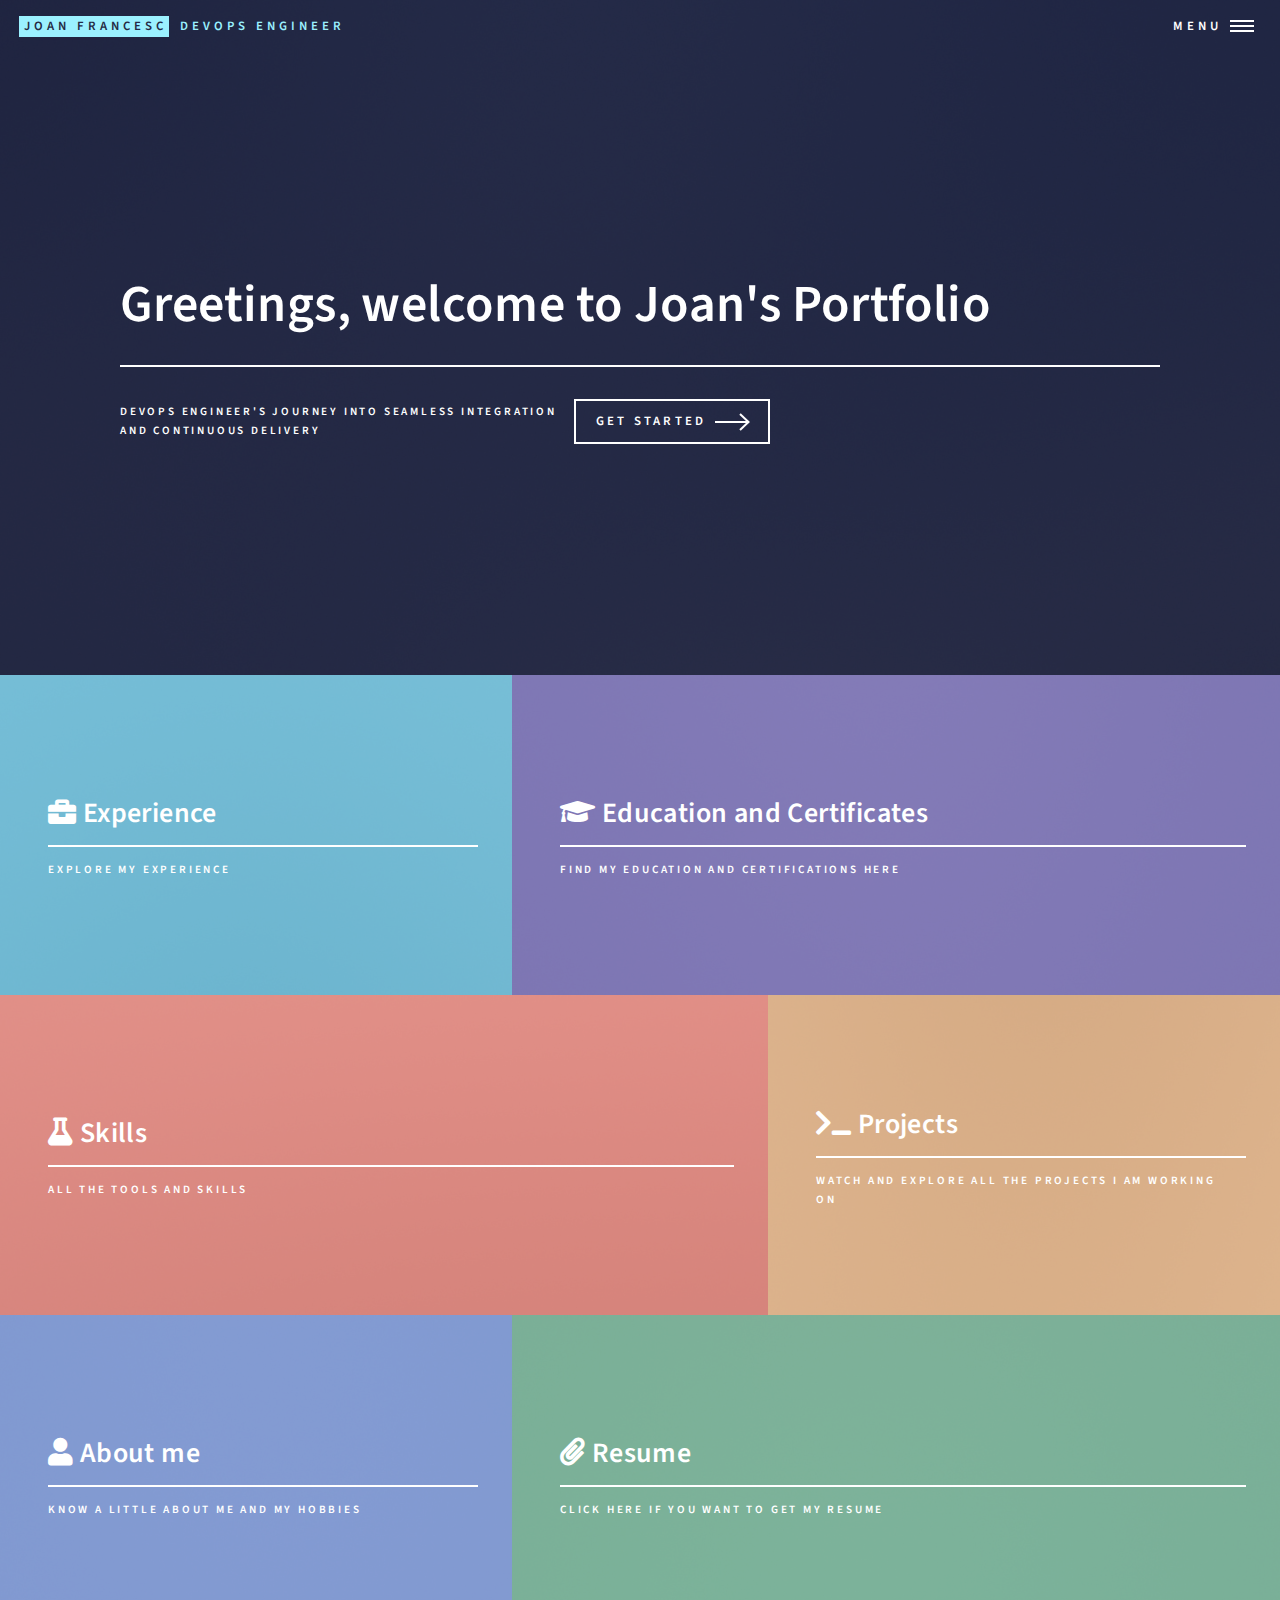
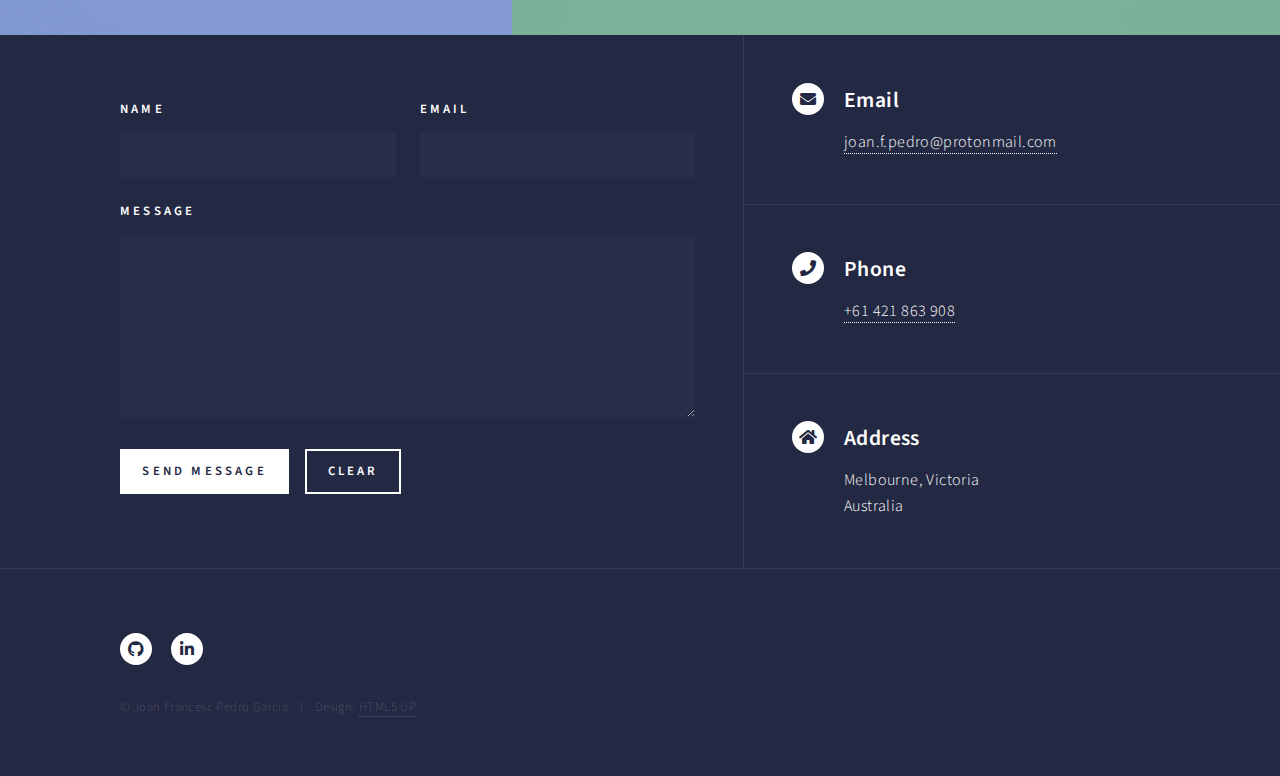
==== index.html @ a23f1af1 "Move favicon into folder" ====
<!DOCTYPE HTML>
<!--
	Forty by HTML5 UP
	html5up.net | @ajlkn
	Free for personal and commercial use under the CCA 3.0 license (html5up.net/license)
-->
<html>
	<head>
		<link rel="icon" type="image/x-icon" href="/images/favicon/favicon.png">
		<title>Joan's Portfolio</title>
		<meta charset="utf-8" />
		<meta name="viewport" content="width=device-width, initial-scale=1, user-scalable=no" />
		<link rel="stylesheet" href="assets/css/main.css" />
		<noscript><link rel="stylesheet" href="assets/css/noscript.css" /></noscript>
	</head>

	<body class="is-preload">

		<!-- Wrapper -->
		<div id="wrapper">

			<!-- Header -->
			<header id="header" class="alt">
				<a href="index.html" class="logo"><strong>JOAN FRANCESC</strong> <span>DevOps Engineer</span></a>
				<nav>
					<a href="#menu">Menu</a>
				</nav>
			</header>

			<!-- Menu -->
			<nav id="menu">
				<ul class="links">
					<li><a href="index.html">Home</a></li>
					<li><a href="experience.html">Experience</a></li>
					<li><a href="education.html">Education and Certificates</a></li>
					<li><a href="skills.html">Skills</a></li>
					<li><a href="projects.html">Projects</a></li>
					<li><a href="about.html">About me</a></li>
				</ul>
				<ul class="actions stacked">
					<li><a href="documents/RESUME_DEVOPS_JOAN.pdf" target="_blank" class="button primary fit">Get my resume</a></li>
				</ul>
			</nav>

			<!-- Banner -->
			<section id="banner" class="major">
				<div class="inner">
					<header class="major">
						<h1>Greetings, welcome to Joan's Portfolio</h1>
					</header>
					<div class="content">
						<p>DevOps Engineer's Journey into Seamless Integration<br />
						and Continuous Delivery</p>
						<ul class="actions">
							<li><a href="#one" class="button next scrolly">Get Started</a></li>
						</ul>
					</div>
				</div>
			</section>

			<!-- Main -->
			<div id="main">

				<!-- One -->
				<section id="one" class="tiles">
					<article>
						<span class="image">
							<img src="images/pic01.jpg" alt="" />
						</span>
						<header class="major">
							<h3><a href="experience.html" class="link"><i class="fa fa-briefcase"></i>  Experience</a></h3>
							<p>Explore my experience</p>
						</header>
					</article>
					<article>
						<span class="image">
							<img src="images/pic02.jpg" alt="" />
						</span>
						<header class="major">
							<h3><a href="education.html" class="link"><i class="fa fa-graduation-cap"></i>  Education and Certificates</a></h3>
							<p>Find my education and certifications here</p>
						</header>
					</article>
					<article>
						<span class="image">
							<img src="images/pic03.jpg" alt="" />
						</span>
						<header class="major">
							<h3><a href="skills.html" class="link"><i class="fa fa-flask"></i>  Skills</a></h3>
							<p>All the tools and skills</p>
						</header>
					</article>
					<article>
						<span class="image">
							<img src="images/pic04.jpg" alt="" />
						</span>
						<header class="major">
							<h3><a href="projects.html" class="link"><i class="fa fa-terminal"></i>  Projects</a></h3>
							<p>Watch and explore all the projects I am working on</p>
						</header>
					</article>
					<article>
						<span class="image">
							<img src="images/pic05.jpg" alt="" />
						</span>
						<header class="major">
							<h3><a href="about.html" class="link"><i class="fa fa-user"></i>  About me</a></h3>
							<p>Know a little about me and my hobbies</p>
						</header>
					</article>
					<article>
						<span class="image">
							<img src="images/pic06.jpg" alt="" />
						</span>
						<header class="major">
							<h3><a href="documents/RESUME_DEVOPS_JOAN.pdf" class="link"><i class="fa fa-paperclip"></i>  Resume</a></h3>
							<p>Click here if you want to get my resume</p>
						</header>
					</article>
				</section>

				<!-- Two -->
				<!--
				<section id="two">
					<div class="inner">
						<header class="major">
							<h2>Massa libero</h2>
						</header>
						<p>Nullam et orci eu lorem consequat tincidunt vivamus et sagittis libero. Mauris aliquet magna magna sed nunc rhoncus pharetra. Pellentesque condimentum sem. In efficitur ligula tate urna. Maecenas laoreet massa vel lacinia pellentesque lorem ipsum dolor. Nullam et orci eu lorem consequat tincidunt. Vivamus et sagittis libero. Mauris aliquet magna magna sed nunc rhoncus amet pharetra et feugiat tempus.</p>
						<ul class="actions">
							<li><a href="landing.html" class="button next">Get Started</a></li>
						</ul>
					</div>
				</section>
				-->

			</div>

			<!-- Contact -->
			<section id="contact">
				<div class="inner">
					<section>
						<form method="post" action="https://formspree.io/f/mrgnbzaw">
							<div class="fields">
								<div class="field half">
									<label for="name">Name</label>
									<input type="text" name="name" id="name" />
								</div>
								<div class="field half">
									<label for="email">Email</label>
									<input type="text" name="email" id="email" />
								</div>
								<div class="field">
									<label for="message">Message</label>
									<textarea name="message" id="message" rows="6"></textarea>
								</div>
							</div>
							<ul class="actions">
								<li><input type="submit" value="Send Message" class="primary" /></li>
								<li><input type="reset" value="Clear" /></li>
							</ul>
						</form>
					</section>
					<section class="split">
						<section>
							<div class="contact-method">
								<span class="icon solid alt fa-envelope"></span>
								<h3>Email</h3>
								<a href="mailto:joan.f.pedro@protonmail.com">joan.f.pedro@protonmail.com</a>
							</div>
						</section>
						<section>
							<div class="contact-method">
								<span class="icon solid alt fa-phone"></span>
								<h3>Phone</h3>
								<a href="tel:+61421863908">+61 421 863 908</a>
							</div>
						</section>
						<section>
							<div class="contact-method">
								<span class="icon solid alt fa-home"></span>
								<h3>Address</h3>
								<span>Melbourne, Victoria<br />
								Australia</span>
							</div>
						</section>
					</section>
				</div>
			</section>

			<!-- Footer -->
			<footer id="footer">
				<div class="inner">
					<ul class="icons">
						<li><a href="https://www.github.com/joanfrancescpedro/" class="icon brands alt fa-github" target="_blank"><span class="label">GitHub</span></a></li>
						<li><a href="https://www.linkedin.com/in/jfpedrogarcia/" class="icon brands alt fa-linkedin-in" target="_blank"><span class="label">LinkedIn</span></a></li>
					</ul>
					<ul class="copyright">
						<li>&copy; Joan Francesc Pedro Garcia</li><li>Design: <a href="https://html5up.net">HTML5 UP</a></li>
					</ul>
				</div>
			</footer>
		</div>

		<!-- Scripts -->
		<script src="assets/js/jquery.min.js"></script>
		<script src="assets/js/jquery.scrolly.min.js"></script>
		<script src="assets/js/jquery.scrollex.min.js"></script>
		<script src="assets/js/browser.min.js"></script>
		<script src="assets/js/breakpoints.min.js"></script>
		<script src="assets/js/util.js"></script>
		<script src="assets/js/main.js"></script>
	</body>
</html>
---- assets/css/main.css ----
@import url(fontawesome-all.min.css);
@import url("https://fonts.googleapis.com/css?family=Source+Sans+Pro:300,300italic,600,600italic");

/*
	Forty by HTML5 UP
	html5up.net | @ajlkn
	Free for personal and commercial use under the CCA 3.0 license (html5up.net/license)
*/

html, body, div, span, applet, object,
iframe, h1, h2, h3, h4, h5, h6, p, blockquote,
pre, a, abbr, acronym, address, big, cite,
code, del, dfn, em, img, ins, kbd, q, s, samp,
small, strike, strong, sub, sup, tt, var, b,
u, i, center, dl, dt, dd, ol, ul, li, fieldset,
form, label, legend, table, caption, tbody,
tfoot, thead, tr, th, td, article, aside,
canvas, details, embed, figure, figcaption,
footer, header, hgroup, menu, nav, output, ruby,
section, summary, time, mark, audio, video {
	margin: 0;
	padding: 0;
	border: 0;
	font-size: 100%;
	font: inherit;
	vertical-align: baseline;}

article, aside, details, figcaption, figure,
footer, header, hgroup, menu, nav, section {
	display: block;}

body {
	line-height: 1;
}

ol, ul {
	list-style: none;
}

blockquote, q {
	quotes: none;
}

	blockquote:before, blockquote:after, q:before, q:after {
		content: '';
		content: none;
	}

table {
	border-collapse: collapse;
	border-spacing: 0;
}

body {
	-webkit-text-size-adjust: none;
}

mark {
	background-color: transparent;
	color: inherit;
}

input::-moz-focus-inner {
	border: 0;
	padding: 0;
}

input, select, textarea {
	-moz-appearance: none;
	-webkit-appearance: none;
	-ms-appearance: none;
	appearance: none;
}

/* Basic */

	@-ms-viewport {
		width: device-width;
	}

	body {
		-ms-overflow-style: scrollbar;
	}

	@media screen and (max-width: 480px) {

		html, body {
			min-width: 320px;
		}

	}

	html {
		box-sizing: border-box;
	}

	*, *:before, *:after {
		box-sizing: inherit;
	}

	body {
		background: #242943;
	}

		body.is-preload *, body.is-preload *:before, body.is-preload *:after {
			-moz-animation: none !important;
			-webkit-animation: none !important;
			-ms-animation: none !important;
			animation: none !important;
			-moz-transition: none !important;
			-webkit-transition: none !important;
			-ms-transition: none !important;
			transition: none !important;
		}

/* Type */

	body, input, select, textarea {
		color: #ffffff;
		font-family: "Source Sans Pro", Helvetica, sans-serif;
		font-size: 17pt;
		font-weight: 300;
		letter-spacing: 0.025em;
		line-height: 1.65;
	}

		@media screen and (max-width: 1680px) {

			body, input, select, textarea {
				font-size: 14pt;
			}

		}

		@media screen and (max-width: 1280px) {

			body, input, select, textarea {
				font-size: 12pt;
			}

		}

		@media screen and (max-width: 360px) {

			body, input, select, textarea {
				font-size: 11pt;
			}

		}

	a {
		-moz-transition: color 0.2s ease-in-out, border-bottom-color 0.2s ease-in-out;
		-webkit-transition: color 0.2s ease-in-out, border-bottom-color 0.2s ease-in-out;
		-ms-transition: color 0.2s ease-in-out, border-bottom-color 0.2s ease-in-out;
		transition: color 0.2s ease-in-out, border-bottom-color 0.2s ease-in-out;
		border-bottom: dotted 1px;
		color: inherit;
		text-decoration: none;
	}

		a:hover {
			border-bottom-color: transparent;
			color: #9bf1ff !important;
		}

		a:active {
			color: #53e3fb !important;
		}

	strong, b {
		color: #ffffff;
		font-weight: 600;
	}

	em, i {
		font-style: italic;
	}

	p {
		margin: 0 0 2em 0;
	}

	h1, h2, h3, h4, h5, h6 {
		color: #ffffff;
		font-weight: 600;
		line-height: 1.65;
		margin: 0 0 1em 0;
	}

		h1 a, h2 a, h3 a, h4 a, h5 a, h6 a {
			color: inherit;
			border-bottom: 0;
		}

	h1 {
		font-size: 2.5em;
	}

	h2 {
		font-size: 1.75em;
	}

	h3 {
		font-size: 1.35em;
	}

	h4 {
		font-size: 1.1em;
	}

	h5 {
		font-size: 0.9em;
	}

	h6 {
		font-size: 0.7em;
	}

	@media screen and (max-width: 736px) {

		h1 {
			font-size: 2em;
		}

		h2 {
			font-size: 1.5em;
		}

		h3 {
			font-size: 1.25em;
		}

	}

	sub {
		font-size: 0.8em;
		position: relative;
		top: 0.5em;
	}

	sup {
		font-size: 0.8em;
		position: relative;
		top: -0.5em;
	}

	blockquote {
		border-left: solid 4px rgba(212, 212, 255, 0.1);
		font-style: italic;
		margin: 0 0 2em 0;
		padding: 0.5em 0 0.5em 2em;
	}

	code {
		background: rgba(212, 212, 255, 0.035);
		font-family: "Courier New", monospace;
		font-size: 0.9em;
		margin: 0 0.25em;
		padding: 0.25em 0.65em;
	}

	pre {
		-webkit-overflow-scrolling: touch;
		font-family: "Courier New", monospace;
		font-size: 0.9em;
		margin: 0 0 2em 0;
	}

		pre code {
			display: block;
			line-height: 1.75;
			padding: 1em 1.5em;
			overflow-x: auto;
		}

	hr {
		border: 0;
		border-bottom: solid 1px rgba(212, 212, 255, 0.1);
		margin: 2em 0;
	}

		hr.major {
			margin: 3em 0;
		}

	.align-left {
		text-align: left;
	}

	.align-center {
		text-align: center;
	}

	.align-right {
		text-align: right;
	}

/* Row */

	.row {
		display: flex;
		flex-wrap: wrap;
		box-sizing: border-box;
		align-items: stretch;
	}

		.row > * {
			box-sizing: border-box;
		}

		.row.gtr-uniform > * > :last-child {
			margin-bottom: 0;
		}

		.row.aln-left {
			justify-content: flex-start;
		}

		.row.aln-center {
			justify-content: center;
		}

		.row.aln-right {
			justify-content: flex-end;
		}

		.row.aln-top {
			align-items: flex-start;
		}

		.row.aln-middle {
			align-items: center;
		}

		.row.aln-bottom {
			align-items: flex-end;
		}

		.row > .imp {
			order: -1;
		}

		.row > .col-1 {
			width: 8.33333%;
		}

		.row > .off-1 {
			margin-left: 8.33333%;
		}

		.row > .col-2 {
			width: 16.66667%;
		}

		.row > .off-2 {
			margin-left: 16.66667%;
		}

		.row > .col-3 {
			width: 25%;
		}

		.row > .off-3 {
			margin-left: 25%;
		}

		.row > .col-4 {
			width: 33.33333%;
		}

		.row > .off-4 {
			margin-left: 33.33333%;
		}

		.row > .col-5 {
			width: 41.66667%;
		}

		.row > .off-5 {
			margin-left: 41.66667%;
		}

		.row > .col-6 {
			width: 50%;
		}

		.row > .off-6 {
			margin-left: 50%;
		}

		.row > .col-7 {
			width: 58.33333%;
		}

		.row > .off-7 {
			margin-left: 58.33333%;
		}

		.row > .col-8 {
			width: 66.66667%;
		}

		.row > .off-8 {
			margin-left: 66.66667%;
		}

		.row > .col-9 {
			width: 75%;
		}

		.row > .off-9 {
			margin-left: 75%;
		}

		.row > .col-10 {
			width: 83.33333%;
		}

		.row > .off-10 {
			margin-left: 83.33333%;
		}

		.row > .col-11 {
			width: 91.66667%;
		}

		.row > .off-11 {
			margin-left: 91.66667%;
		}

		.row > .col-12 {
			width: 100%;
		}

		.row > .off-12 {
			margin-left: 100%;
		}

		.row.gtr-0 {
			margin-top: 0;
			margin-left: 0em;
		}

			.row.gtr-0 > * {
				padding: 0 0 0 0em;
			}

			.row.gtr-0.gtr-uniform {
				margin-top: 0em;
			}

				.row.gtr-0.gtr-uniform > * {
					padding-top: 0em;
				}

		.row.gtr-25 {
			margin-top: 0;
			margin-left: -0.5em;
		}

			.row.gtr-25 > * {
				padding: 0 0 0 0.5em;
			}

			.row.gtr-25.gtr-uniform {
				margin-top: -0.5em;
			}

				.row.gtr-25.gtr-uniform > * {
					padding-top: 0.5em;
				}

		.row.gtr-50 {
			margin-top: 0;
			margin-left: -1em;
		}

			.row.gtr-50 > * {
				padding: 0 0 0 1em;
			}

			.row.gtr-50.gtr-uniform {
				margin-top: -1em;
			}

				.row.gtr-50.gtr-uniform > * {
					padding-top: 1em;
				}

		.row {
			margin-top: 0;
			margin-left: -2em;
		}

			.row > * {
				padding: 0 0 0 2em;
			}

			.row.gtr-uniform {
				margin-top: -2em;
			}

				.row.gtr-uniform > * {
					padding-top: 2em;
				}

		.row.gtr-150 {
			margin-top: 0;
			margin-left: -3em;
		}

			.row.gtr-150 > * {
				padding: 0 0 0 3em;
			}

			.row.gtr-150.gtr-uniform {
				margin-top: -3em;
			}

				.row.gtr-150.gtr-uniform > * {
					padding-top: 3em;
				}

		.row.gtr-200 {
			margin-top: 0;
			margin-left: -4em;
		}

			.row.gtr-200 > * {
				padding: 0 0 0 4em;
			}

			.row.gtr-200.gtr-uniform {
				margin-top: -4em;
			}

				.row.gtr-200.gtr-uniform > * {
					padding-top: 4em;
				}

		@media screen and (max-width: 1680px) {

			.row {
				display: flex;
				flex-wrap: wrap;
				box-sizing: border-box;
				align-items: stretch;
			}

				.row > * {
					box-sizing: border-box;
				}

				.row.gtr-uniform > * > :last-child {
					margin-bottom: 0;
				}

				.row.aln-left {
					justify-content: flex-start;
				}

				.row.aln-center {
					justify-content: center;
				}

				.row.aln-right {
					justify-content: flex-end;
				}

				.row.aln-top {
					align-items: flex-start;
				}

				.row.aln-middle {
					align-items: center;
				}

				.row.aln-bottom {
					align-items: flex-end;
				}

				.row > .imp-xlarge {
					order: -1;
				}

				.row > .col-1-xlarge {
					width: 8.33333%;
				}

				.row > .off-1-xlarge {
					margin-left: 8.33333%;
				}

				.row > .col-2-xlarge {
					width: 16.66667%;
				}

				.row > .off-2-xlarge {
					margin-left: 16.66667%;
				}

				.row > .col-3-xlarge {
					width: 25%;
				}

				.row > .off-3-xlarge {
					margin-left: 25%;
				}

				.row > .col-4-xlarge {
					width: 33.33333%;
				}

				.row > .off-4-xlarge {
					margin-left: 33.33333%;
				}

				.row > .col-5-xlarge {
					width: 41.66667%;
				}

				.row > .off-5-xlarge {
					margin-left: 41.66667%;
				}

				.row > .col-6-xlarge {
					width: 50%;
				}

				.row > .off-6-xlarge {
					margin-left: 50%;
				}

				.row > .col-7-xlarge {
					width: 58.33333%;
				}

				.row > .off-7-xlarge {
					margin-left: 58.33333%;
				}

				.row > .col-8-xlarge {
					width: 66.66667%;
				}

				.row > .off-8-xlarge {
					margin-left: 66.66667%;
				}

				.row > .col-9-xlarge {
					width: 75%;
				}

				.row > .off-9-xlarge {
					margin-left: 75%;
				}

				.row > .col-10-xlarge {
					width: 83.33333%;
				}

				.row > .off-10-xlarge {
					margin-left: 83.33333%;
				}

				.row > .col-11-xlarge {
					width: 91.66667%;
				}

				.row > .off-11-xlarge {
					margin-left: 91.66667%;
				}

				.row > .col-12-xlarge {
					width: 100%;
				}

				.row > .off-12-xlarge {
					margin-left: 100%;
				}

				.row.gtr-0 {
					margin-top: 0;
					margin-left: 0em;
				}

					.row.gtr-0 > * {
						padding: 0 0 0 0em;
					}

					.row.gtr-0.gtr-uniform {
						margin-top: 0em;
					}

						.row.gtr-0.gtr-uniform > * {
							padding-top: 0em;
						}

				.row.gtr-25 {
					margin-top: 0;
					margin-left: -0.5em;
				}

					.row.gtr-25 > * {
						padding: 0 0 0 0.5em;
					}

					.row.gtr-25.gtr-uniform {
						margin-top: -0.5em;
					}

						.row.gtr-25.gtr-uniform > * {
							padding-top: 0.5em;
						}

				.row.gtr-50 {
					margin-top: 0;
					margin-left: -1em;
				}

					.row.gtr-50 > * {
						padding: 0 0 0 1em;
					}

					.row.gtr-50.gtr-uniform {
						margin-top: -1em;
					}

						.row.gtr-50.gtr-uniform > * {
							padding-top: 1em;
						}

				.row {
					margin-top: 0;
					margin-left: -2em;
				}

					.row > * {
						padding: 0 0 0 2em;
					}

					.row.gtr-uniform {
						margin-top: -2em;
					}

						.row.gtr-uniform > * {
							padding-top: 2em;
						}

				.row.gtr-150 {
					margin-top: 0;
					margin-left: -3em;
				}

					.row.gtr-150 > * {
						padding: 0 0 0 3em;
					}

					.row.gtr-150.gtr-uniform {
						margin-top: -3em;
					}

						.row.gtr-150.gtr-uniform > * {
							padding-top: 3em;
						}

				.row.gtr-200 {
					margin-top: 0;
					margin-left: -4em;
				}

					.row.gtr-200 > * {
						padding: 0 0 0 4em;
					}

					.row.gtr-200.gtr-uniform {
						margin-top: -4em;
					}

						.row.gtr-200.gtr-uniform > * {
							padding-top: 4em;
						}

		}

		@media screen and (max-width: 1280px) {

			.row {
				display: flex;
				flex-wrap: wrap;
				box-sizing: border-box;
				align-items: stretch;
			}

				.row > * {
					box-sizing: border-box;
				}

				.row.gtr-uniform > * > :last-child {
					margin-bottom: 0;
				}

				.row.aln-left {
					justify-content: flex-start;
				}

				.row.aln-center {
					justify-content: center;
				}

				.row.aln-right {
					justify-content: flex-end;
				}

				.row.aln-top {
					align-items: flex-start;
				}

				.row.aln-middle {
					align-items: center;
				}

				.row.aln-bottom {
					align-items: flex-end;
				}

				.row > .imp-large {
					order: -1;
				}

				.row > .col-1-large {
					width: 8.33333%;
				}

				.row > .off-1-large {
					margin-left: 8.33333%;
				}

				.row > .col-2-large {
					width: 16.66667%;
				}

				.row > .off-2-large {
					margin-left: 16.66667%;
				}

				.row > .col-3-large {
					width: 25%;
				}

				.row > .off-3-large {
					margin-left: 25%;
				}

				.row > .col-4-large {
					width: 33.33333%;
				}

				.row > .off-4-large {
					margin-left: 33.33333%;
				}

				.row > .col-5-large {
					width: 41.66667%;
				}

				.row > .off-5-large {
					margin-left: 41.66667%;
				}

				.row > .col-6-large {
					width: 50%;
				}

				.row > .off-6-large {
					margin-left: 50%;
				}

				.row > .col-7-large {
					width: 58.33333%;
				}

				.row > .off-7-large {
					margin-left: 58.33333%;
				}

				.row > .col-8-large {
					width: 66.66667%;
				}

				.row > .off-8-large {
					margin-left: 66.66667%;
				}

				.row > .col-9-large {
					width: 75%;
				}

				.row > .off-9-large {
					margin-left: 75%;
				}

				.row > .col-10-large {
					width: 83.33333%;
				}

				.row > .off-10-large {
					margin-left: 83.33333%;
				}

				.row > .col-11-large {
					width: 91.66667%;
				}

				.row > .off-11-large {
					margin-left: 91.66667%;
				}

				.row > .col-12-large {
					width: 100%;
				}

				.row > .off-12-large {
					margin-left: 100%;
				}

				.row.gtr-0 {
					margin-top: 0;
					margin-left: 0em;
				}

					.row.gtr-0 > * {
						padding: 0 0 0 0em;
					}

					.row.gtr-0.gtr-uniform {
						margin-top: 0em;
					}

						.row.gtr-0.gtr-uniform > * {
							padding-top: 0em;
						}

				.row.gtr-25 {
					margin-top: 0;
					margin-left: -0.375em;
				}

					.row.gtr-25 > * {
						padding: 0 0 0 0.375em;
					}

					.row.gtr-25.gtr-uniform {
						margin-top: -0.375em;
					}

						.row.gtr-25.gtr-uniform > * {
							padding-top: 0.375em;
						}

				.row.gtr-50 {
					margin-top: 0;
					margin-left: -0.75em;
				}

					.row.gtr-50 > * {
						padding: 0 0 0 0.75em;
					}

					.row.gtr-50.gtr-uniform {
						margin-top: -0.75em;
					}

						.row.gtr-50.gtr-uniform > * {
							padding-top: 0.75em;
						}

				.row {
					margin-top: 0;
					margin-left: -1.5em;
				}

					.row > * {
						padding: 0 0 0 1.5em;
					}

					.row.gtr-uniform {
						margin-top: -1.5em;
					}

						.row.gtr-uniform > * {
							padding-top: 1.5em;
						}

				.row.gtr-150 {
					margin-top: 0;
					margin-left: -2.25em;
				}

					.row.gtr-150 > * {
						padding: 0 0 0 2.25em;
					}

					.row.gtr-150.gtr-uniform {
						margin-top: -2.25em;
					}

						.row.gtr-150.gtr-uniform > * {
							padding-top: 2.25em;
						}

				.row.gtr-200 {
					margin-top: 0;
					margin-left: -3em;
				}

					.row.gtr-200 > * {
						padding: 0 0 0 3em;
					}

					.row.gtr-200.gtr-uniform {
						margin-top: -3em;
					}

						.row.gtr-200.gtr-uniform > * {
							padding-top: 3em;
						}

		}

		@media screen and (max-width: 980px) {

			.row {
				display: flex;
				flex-wrap: wrap;
				box-sizing: border-box;
				align-items: stretch;
			}

				.row > * {
					box-sizing: border-box;
				}

				.row.gtr-uniform > * > :last-child {
					margin-bottom: 0;
				}

				.row.aln-left {
					justify-content: flex-start;
				}

				.row.aln-center {
					justify-content: center;
				}

				.row.aln-right {
					justify-content: flex-end;
				}

				.row.aln-top {
					align-items: flex-start;
				}

				.row.aln-middle {
					align-items: center;
				}

				.row.aln-bottom {
					align-items: flex-end;
				}

				.row > .imp-medium {
					order: -1;
				}

				.row > .col-1-medium {
					width: 8.33333%;
				}

				.row > .off-1-medium {
					margin-left: 8.33333%;
				}

				.row > .col-2-medium {
					width: 16.66667%;
				}

				.row > .off-2-medium {
					margin-left: 16.66667%;
				}

				.row > .col-3-medium {
					width: 25%;
				}

				.row > .off-3-medium {
					margin-left: 25%;
				}

				.row > .col-4-medium {
					width: 33.33333%;
				}

				.row > .off-4-medium {
					margin-left: 33.33333%;
				}

				.row > .col-5-medium {
					width: 41.66667%;
				}

				.row > .off-5-medium {
					margin-left: 41.66667%;
				}

				.row > .col-6-medium {
					width: 50%;
				}

				.row > .off-6-medium {
					margin-left: 50%;
				}

				.row > .col-7-medium {
					width: 58.33333%;
				}

				.row > .off-7-medium {
					margin-left: 58.33333%;
				}

				.row > .col-8-medium {
					width: 66.66667%;
				}

				.row > .off-8-medium {
					margin-left: 66.66667%;
				}

				.row > .col-9-medium {
					width: 75%;
				}

				.row > .off-9-medium {
					margin-left: 75%;
				}

				.row > .col-10-medium {
					width: 83.33333%;
				}

				.row > .off-10-medium {
					margin-left: 83.33333%;
				}

				.row > .col-11-medium {
					width: 91.66667%;
				}

				.row > .off-11-medium {
					margin-left: 91.66667%;
				}

				.row > .col-12-medium {
					width: 100%;
				}

				.row > .off-12-medium {
					margin-left: 100%;
				}

				.row.gtr-0 {
					margin-top: 0;
					margin-left: 0em;
				}

					.row.gtr-0 > * {
						padding: 0 0 0 0em;
					}

					.row.gtr-0.gtr-uniform {
						margin-top: 0em;
					}

						.row.gtr-0.gtr-uniform > * {
							padding-top: 0em;
						}

				.row.gtr-25 {
					margin-top: 0;
					margin-left: -0.375em;
				}

					.row.gtr-25 > * {
						padding: 0 0 0 0.375em;
					}

					.row.gtr-25.gtr-uniform {
						margin-top: -0.375em;
					}

						.row.gtr-25.gtr-uniform > * {
							padding-top: 0.375em;
						}

				.row.gtr-50 {
					margin-top: 0;
					margin-left: -0.75em;
				}

					.row.gtr-50 > * {
						padding: 0 0 0 0.75em;
					}

					.row.gtr-50.gtr-uniform {
						margin-top: -0.75em;
					}

						.row.gtr-50.gtr-uniform > * {
							padding-top: 0.75em;
						}

				.row {
					margin-top: 0;
					margin-left: -1.5em;
				}

					.row > * {
						padding: 0 0 0 1.5em;
					}

					.row.gtr-uniform {
						margin-top: -1.5em;
					}

						.row.gtr-uniform > * {
							padding-top: 1.5em;
						}

				.row.gtr-150 {
					margin-top: 0;
					margin-left: -2.25em;
				}

					.row.gtr-150 > * {
						padding: 0 0 0 2.25em;
					}

					.row.gtr-150.gtr-uniform {
						margin-top: -2.25em;
					}

						.row.gtr-150.gtr-uniform > * {
							padding-top: 2.25em;
						}

				.row.gtr-200 {
					margin-top: 0;
					margin-left: -3em;
				}

					.row.gtr-200 > * {
						padding: 0 0 0 3em;
					}

					.row.gtr-200.gtr-uniform {
						margin-top: -3em;
					}

						.row.gtr-200.gtr-uniform > * {
							padding-top: 3em;
						}

		}

		@media screen and (max-width: 736px) {

			.row {
				display: flex;
				flex-wrap: wrap;
				box-sizing: border-box;
				align-items: stretch;
			}

				.row > * {
					box-sizing: border-box;
				}

				.row.gtr-uniform > * > :last-child {
					margin-bottom: 0;
				}

				.row.aln-left {
					justify-content: flex-start;
				}

				.row.aln-center {
					justify-content: center;
				}

				.row.aln-right {
					justify-content: flex-end;
				}

				.row.aln-top {
					align-items: flex-start;
				}

				.row.aln-middle {
					align-items: center;
				}

				.row.aln-bottom {
					align-items: flex-end;
				}

				.row > .imp-small {
					order: -1;
				}

				.row > .col-1-small {
					width: 8.33333%;
				}

				.row > .off-1-small {
					margin-left: 8.33333%;
				}

				.row > .col-2-small {
					width: 16.66667%;
				}

				.row > .off-2-small {
					margin-left: 16.66667%;
				}

				.row > .col-3-small {
					width: 25%;
				}

				.row > .off-3-small {
					margin-left: 25%;
				}

				.row > .col-4-small {
					width: 33.33333%;
				}

				.row > .off-4-small {
					margin-left: 33.33333%;
				}

				.row > .col-5-small {
					width: 41.66667%;
				}

				.row > .off-5-small {
					margin-left: 41.66667%;
				}

				.row > .col-6-small {
					width: 50%;
				}

				.row > .off-6-small {
					margin-left: 50%;
				}

				.row > .col-7-small {
					width: 58.33333%;
				}

				.row > .off-7-small {
					margin-left: 58.33333%;
				}

				.row > .col-8-small {
					width: 66.66667%;
				}

				.row > .off-8-small {
					margin-left: 66.66667%;
				}

				.row > .col-9-small {
					width: 75%;
				}

				.row > .off-9-small {
					margin-left: 75%;
				}

				.row > .col-10-small {
					width: 83.33333%;
				}

				.row > .off-10-small {
					margin-left: 83.33333%;
				}

				.row > .col-11-small {
					width: 91.66667%;
				}

				.row > .off-11-small {
					margin-left: 91.66667%;
				}

				.row > .col-12-small {
					width: 100%;
				}

				.row > .off-12-small {
					margin-left: 100%;
				}

				.row.gtr-0 {
					margin-top: 0;
					margin-left: 0em;
				}

					.row.gtr-0 > * {
						padding: 0 0 0 0em;
					}

					.row.gtr-0.gtr-uniform {
						margin-top: 0em;
					}

						.row.gtr-0.gtr-uniform > * {
							padding-top: 0em;
						}

				.row.gtr-25 {
					margin-top: 0;
					margin-left: -0.3125em;
				}

					.row.gtr-25 > * {
						padding: 0 0 0 0.3125em;
					}

					.row.gtr-25.gtr-uniform {
						margin-top: -0.3125em;
					}

						.row.gtr-25.gtr-uniform > * {
							padding-top: 0.3125em;
						}

				.row.gtr-50 {
					margin-top: 0;
					margin-left: -0.625em;
				}

					.row.gtr-50 > * {
						padding: 0 0 0 0.625em;
					}

					.row.gtr-50.gtr-uniform {
						margin-top: -0.625em;
					}

						.row.gtr-50.gtr-uniform > * {
							padding-top: 0.625em;
						}

				.row {
					margin-top: 0;
					margin-left: -1.25em;
				}

					.row > * {
						padding: 0 0 0 1.25em;
					}

					.row.gtr-uniform {
						margin-top: -1.25em;
					}

						.row.gtr-uniform > * {
							padding-top: 1.25em;
						}

				.row.gtr-150 {
					margin-top: 0;
					margin-left: -1.875em;
				}

					.row.gtr-150 > * {
						padding: 0 0 0 1.875em;
					}

					.row.gtr-150.gtr-uniform {
						margin-top: -1.875em;
					}

						.row.gtr-150.gtr-uniform > * {
							padding-top: 1.875em;
						}

				.row.gtr-200 {
					margin-top: 0;
					margin-left: -2.5em;
				}

					.row.gtr-200 > * {
						padding: 0 0 0 2.5em;
					}

					.row.gtr-200.gtr-uniform {
						margin-top: -2.5em;
					}

						.row.gtr-200.gtr-uniform > * {
							padding-top: 2.5em;
						}

		}

		@media screen and (max-width: 480px) {

			.row {
				display: flex;
				flex-wrap: wrap;
				box-sizing: border-box;
				align-items: stretch;
			}

				.row > * {
					box-sizing: border-box;
				}

				.row.gtr-uniform > * > :last-child {
					margin-bottom: 0;
				}

				.row.aln-left {
					justify-content: flex-start;
				}

				.row.aln-center {
					justify-content: center;
				}

				.row.aln-right {
					justify-content: flex-end;
				}

				.row.aln-top {
					align-items: flex-start;
				}

				.row.aln-middle {
					align-items: center;
				}

				.row.aln-bottom {
					align-items: flex-end;
				}

				.row > .imp-xsmall {
					order: -1;
				}

				.row > .col-1-xsmall {
					width: 8.33333%;
				}

				.row > .off-1-xsmall {
					margin-left: 8.33333%;
				}

				.row > .col-2-xsmall {
					width: 16.66667%;
				}

				.row > .off-2-xsmall {
					margin-left: 16.66667%;
				}

				.row > .col-3-xsmall {
					width: 25%;
				}

				.row > .off-3-xsmall {
					margin-left: 25%;
				}

				.row > .col-4-xsmall {
					width: 33.33333%;
				}

				.row > .off-4-xsmall {
					margin-left: 33.33333%;
				}

				.row > .col-5-xsmall {
					width: 41.66667%;
				}

				.row > .off-5-xsmall {
					margin-left: 41.66667%;
				}

				.row > .col-6-xsmall {
					width: 50%;
				}

				.row > .off-6-xsmall {
					margin-left: 50%;
				}

				.row > .col-7-xsmall {
					width: 58.33333%;
				}

				.row > .off-7-xsmall {
					margin-left: 58.33333%;
				}

				.row > .col-8-xsmall {
					width: 66.66667%;
				}

				.row > .off-8-xsmall {
					margin-left: 66.66667%;
				}

				.row > .col-9-xsmall {
					width: 75%;
				}

				.row > .off-9-xsmall {
					margin-left: 75%;
				}

				.row > .col-10-xsmall {
					width: 83.33333%;
				}

				.row > .off-10-xsmall {
					margin-left: 83.33333%;
				}

				.row > .col-11-xsmall {
					width: 91.66667%;
				}

				.row > .off-11-xsmall {
					margin-left: 91.66667%;
				}

				.row > .col-12-xsmall {
					width: 100%;
				}

				.row > .off-12-xsmall {
					margin-left: 100%;
				}

				.row.gtr-0 {
					margin-top: 0;
					margin-left: 0em;
				}

					.row.gtr-0 > * {
						padding: 0 0 0 0em;
					}

					.row.gtr-0.gtr-uniform {
						margin-top: 0em;
					}

						.row.gtr-0.gtr-uniform > * {
							padding-top: 0em;
						}

				.row.gtr-25 {
					margin-top: 0;
					margin-left: -0.3125em;
				}

					.row.gtr-25 > * {
						padding: 0 0 0 0.3125em;
					}

					.row.gtr-25.gtr-uniform {
						margin-top: -0.3125em;
					}

						.row.gtr-25.gtr-uniform > * {
							padding-top: 0.3125em;
						}

				.row.gtr-50 {
					margin-top: 0;
					margin-left: -0.625em;
				}

					.row.gtr-50 > * {
						padding: 0 0 0 0.625em;
					}

					.row.gtr-50.gtr-uniform {
						margin-top: -0.625em;
					}

						.row.gtr-50.gtr-uniform > * {
							padding-top: 0.625em;
						}

				.row {
					margin-top: 0;
					margin-left: -1.25em;
				}

					.row > * {
						padding: 0 0 0 1.25em;
					}

					.row.gtr-uniform {
						margin-top: -1.25em;
					}

						.row.gtr-uniform > * {
							padding-top: 1.25em;
						}

				.row.gtr-150 {
					margin-top: 0;
					margin-left: -1.875em;
				}

					.row.gtr-150 > * {
						padding: 0 0 0 1.875em;
					}

					.row.gtr-150.gtr-uniform {
						margin-top: -1.875em;
					}

						.row.gtr-150.gtr-uniform > * {
							padding-top: 1.875em;
						}

				.row.gtr-200 {
					margin-top: 0;
					margin-left: -2.5em;
				}

					.row.gtr-200 > * {
						padding: 0 0 0 2.5em;
					}

					.row.gtr-200.gtr-uniform {
						margin-top: -2.5em;
					}

						.row.gtr-200.gtr-uniform > * {
							padding-top: 2.5em;
						}

		}

/* Section/Article */

	section.special, article.special {
		text-align: center;
	}

	header.major {
		width: -moz-max-content;
		width: -webkit-max-content;
		width: -ms-max-content;
		width: 100%;
		margin-bottom: 2em;
	}

		header.major > :first-child {
			margin-bottom: 0;
			width: calc(100% + 0.5em);
		}

			header.major > :first-child:after {
				content: '';
				background-color: #ffffff;
				display: block;
				height: 2px;
				margin: 0.325em 0 0.5em 0;
				width: 100%;
			}

		header.major > p {
			font-size: 0.7em;
			font-weight: 600;
			letter-spacing: 0.25em;
			margin-bottom: 0;
			text-transform: uppercase;
		}

		body.is-ie header.major > :first-child:after {
			max-width: 9em;
		}

		body.is-ie header.major > h1:after {
			max-width: 100% !important;
		}

	@media screen and (max-width: 736px) {

		header.major > p br {
			display: none;
		}

	}

/* Form */

	form {
		margin: 0 0 2em 0;
	}

		form > :last-child {
			margin-bottom: 0;
		}

		form > .fields {
			display: -moz-flex;
			display: -webkit-flex;
			display: -ms-flex;
			display: flex;
			-moz-flex-wrap: wrap;
			-webkit-flex-wrap: wrap;
			-ms-flex-wrap: wrap;
			flex-wrap: wrap;
			width: calc(100% + 3em);
			margin: -1.5em 0 2em -1.5em;
		}

			form > .fields > .field {
				-moz-flex-grow: 0;
				-webkit-flex-grow: 0;
				-ms-flex-grow: 0;
				flex-grow: 0;
				-moz-flex-shrink: 0;
				-webkit-flex-shrink: 0;
				-ms-flex-shrink: 0;
				flex-shrink: 0;
				padding: 1.5em 0 0 1.5em;
				width: calc(100% - 1.5em);
			}

				form > .fields > .field.half {
					width: calc(50% - 0.75em);
				}

				form > .fields > .field.third {
					width: calc(100%/3 - 0.5em);
				}

				form > .fields > .field.quarter {
					width: calc(25% - 0.375em);
				}

		@media screen and (max-width: 480px) {

			form > .fields {
				width: calc(100% + 3em);
				margin: -1.5em 0 2em -1.5em;
			}

				form > .fields > .field {
					padding: 1.5em 0 0 1.5em;
					width: calc(100% - 1.5em);
				}

					form > .fields > .field.half {
						width: calc(100% - 1.5em);
					}

					form > .fields > .field.third {
						width: calc(100% - 1.5em);
					}

					form > .fields > .field.quarter {
						width: calc(100% - 1.5em);
					}

		}

	label {
		color: #ffffff;
		display: block;
		font-size: 0.8em;
		font-weight: 600;
		letter-spacing: 0.25em;
		margin: 0 0 1em 0;
		text-transform: uppercase;
	}

	input[type="text"],
	input[type="password"],
	input[type="email"],
	input[type="tel"],
	input[type="search"],
	input[type="url"],
	select,
	textarea {
		-moz-appearance: none;
		-webkit-appearance: none;
		-ms-appearance: none;
		appearance: none;
		background: rgba(212, 212, 255, 0.035);
		border: none;
		border-radius: 0;
		color: inherit;
		display: block;
		outline: 0;
		padding: 0 1em;
		text-decoration: none;
		width: 100%;
	}

		input[type="text"]:invalid,
		input[type="password"]:invalid,
		input[type="email"]:invalid,
		input[type="tel"]:invalid,
		input[type="search"]:invalid,
		input[type="url"]:invalid,
		select:invalid,
		textarea:invalid {
			box-shadow: none;
		}

		input[type="text"]:focus,
		input[type="password"]:focus,
		input[type="email"]:focus,
		input[type="tel"]:focus,
		input[type="search"]:focus,
		input[type="url"]:focus,
		select:focus,
		textarea:focus {
			border-color: #9bf1ff;
			box-shadow: 0 0 0 2px #9bf1ff;
		}

	select {
		background-image: url("data:image/svg+xml;charset=utf8,%3Csvg xmlns='http://www.w3.org/2000/svg' width='40' height='40' preserveAspectRatio='none' viewBox='0 0 40 40'%3E%3Cpath d='M9.4,12.3l10.4,10.4l10.4-10.4c0.2-0.2,0.5-0.4,0.9-0.4c0.3,0,0.6,0.1,0.9,0.4l3.3,3.3c0.2,0.2,0.4,0.5,0.4,0.9 c0,0.4-0.1,0.6-0.4,0.9L20.7,31.9c-0.2,0.2-0.5,0.4-0.9,0.4c-0.3,0-0.6-0.1-0.9-0.4L4.3,17.3c-0.2-0.2-0.4-0.5-0.4-0.9 c0-0.4,0.1-0.6,0.4-0.9l3.3-3.3c0.2-0.2,0.5-0.4,0.9-0.4S9.1,12.1,9.4,12.3z' fill='rgba(212, 212, 255, 0.1)' /%3E%3C/svg%3E");
		background-size: 1.25rem;
		background-repeat: no-repeat;
		background-position: calc(100% - 1rem) center;
		height: 2.75em;
		padding-right: 2.75em;
		text-overflow: ellipsis;
	}

		select option {
			color: #ffffff;
			background: #242943;
		}

		select:focus::-ms-value {
			background-color: transparent;
		}

		select::-ms-expand {
			display: none;
		}

	input[type="text"],
	input[type="password"],
	input[type="email"],
	input[type="tel"],
	input[type="search"],
	input[type="url"],
	select {
		height: 2.75em;
	}

	textarea {
		padding: 0.75em 1em;
	}

	input[type="checkbox"],
	input[type="radio"] {
		-moz-appearance: none;
		-webkit-appearance: none;
		-ms-appearance: none;
		appearance: none;
		display: block;
		float: left;
		margin-right: -2em;
		opacity: 0;
		width: 1em;
		z-index: -1;
	}

		input[type="checkbox"] + label,
		input[type="radio"] + label {
			text-decoration: none;
			color: #ffffff;
			cursor: pointer;
			display: inline-block;
			font-weight: 300;
			padding-left: 2.65em;
			padding-right: 0.75em;
			position: relative;
		}

			input[type="checkbox"] + label:before,
			input[type="radio"] + label:before {
				-moz-osx-font-smoothing: grayscale;
				-webkit-font-smoothing: antialiased;
				display: inline-block;
				font-style: normal;
				font-variant: normal;
				text-rendering: auto;
				line-height: 1;
				text-transform: none !important;
				font-family: 'Font Awesome 5 Free';
				font-weight: 900;
			}

			input[type="checkbox"] + label:before,
			input[type="radio"] + label:before {
				background: rgba(212, 212, 255, 0.035);
				content: '';
				display: inline-block;
				font-size: 0.8em;
				height: 2.0625em;
				left: 0;
				letter-spacing: 0;
				line-height: 2.0625em;
				position: absolute;
				text-align: center;
				top: 0;
				width: 2.0625em;
			}

		input[type="checkbox"]:checked + label:before,
		input[type="radio"]:checked + label:before {
			background: #ffffff;
			border-color: #9bf1ff;
			content: '\f00c';
			color: #242943;
		}

		input[type="checkbox"]:focus + label:before,
		input[type="radio"]:focus + label:before {
			box-shadow: 0 0 0 2px #9bf1ff;
		}

	input[type="radio"] + label:before {
		border-radius: 100%;
	}

	::-webkit-input-placeholder {
		color: rgba(244, 244, 255, 0.2) !important;
		opacity: 1.0;
	}

	:-moz-placeholder {
		color: rgba(244, 244, 255, 0.2) !important;
		opacity: 1.0;
	}

	::-moz-placeholder {
		color: rgba(244, 244, 255, 0.2) !important;
		opacity: 1.0;
	}

	:-ms-input-placeholder {
		color: rgba(244, 244, 255, 0.2) !important;
		opacity: 1.0;
	}

/* Box */

	.box {
		border: solid 1px rgba(212, 212, 255, 0.1);
		margin-bottom: 2em;
		padding: 1.5em;
	}

		.box > :last-child,
		.box > :last-child > :last-child,
		.box > :last-child > :last-child > :last-child {
			margin-bottom: 0;
		}

		.box.alt {
			border: 0;
			border-radius: 0;
			padding: 0;
		}

/* Icon */

	.icon {
		text-decoration: none;
		border-bottom: none;
		position: relative;
	}

		.icon:before {
			-moz-osx-font-smoothing: grayscale;
			-webkit-font-smoothing: antialiased;
			display: inline-block;
			font-style: normal;
			font-variant: normal;
			text-rendering: auto;
			line-height: 1;
			text-transform: none !important;
			font-family: 'Font Awesome 5 Free';
			font-weight: 400;
		}

		.icon > .label {
			display: none;
		}

		.icon:before {
			line-height: inherit;
		}

		.icon.solid:before {
			font-weight: 900;
		}

		.icon.brands:before {
			font-family: 'Font Awesome 5 Brands';
		}

		.icon.alt:before {
			background-color: #ffffff;
			border-radius: 100%;
			color: #242943;
			display: inline-block;
			height: 2em;
			line-height: 2em;
			text-align: center;
			width: 2em;
		}

	a.icon.alt:before {
		-moz-transition: background-color 0.2s ease-in-out;
		-webkit-transition: background-color 0.2s ease-in-out;
		-ms-transition: background-color 0.2s ease-in-out;
		transition: background-color 0.2s ease-in-out;
	}

	a.icon.alt:hover:before {
		background-color: #6fc3df;
	}

	a.icon.alt:active:before {
		background-color: #37a6cb;
	}

/* Image */

	.image {
		border: 0;
		display: inline-block;
		position: relative;
	}

		.image img {
			display: block;
		}

		.image.left, .image.right {
			max-width: 30%;
		}

			.image.left img, .image.right img {
				width: 100%;
			}

		.image.left {
			float: left;
			margin: 0 1.5em 1.25em 0;
			top: 0.25em;
		}

		.image.right {
			float: right;
			margin: 0 0 1.25em 1.5em;
			top: 0.25em;
		}

		.image.fit {
			display: block;
			margin: 0 0 2em 0;
			width: 100%;
		}

			.image.fit img {
				width: 100%;
			}

		.image.main {
			display: block;
			margin: 2.5em 0;
			width: 100%;
		}

			.image.main img {
				width: 100%;
			}

			@media screen and (max-width: 736px) {

				.image.main {
					margin: 1.5em 0;
				}

			}

/* List */

	ol {
		list-style: decimal;
		margin: 0 0 2em 0;
		padding-left: 1.25em;
	}

		ol li {
			padding-left: 0.25em;
		}

	ul {
		list-style: disc;
		margin: 0 0 2em 0;
		padding-left: 1em;
	}

		ul li {
			padding-left: 0.5em;
		}

		ul.alt {
			list-style: none;
			padding-left: 0;
		}

			ul.alt li {
				border-top: solid 1px rgba(212, 212, 255, 0.1);
				padding: 0.5em 0;
			}

				ul.alt li:first-child {
					border-top: 0;
					padding-top: 0;
				}

	dl {
		margin: 0 0 2em 0;
	}

		dl dt {
			display: block;
			font-weight: 600;
			margin: 0 0 1em 0;
		}

		dl dd {
			margin-left: 2em;
		}

/* Actions */

	ul.actions {
		display: -moz-flex;
		display: -webkit-flex;
		display: -ms-flex;
		display: flex;
		cursor: default;
		list-style: none;
		margin-left: -1em;
		padding-left: 0;
	}

		ul.actions li {
			padding: 0 0 0 1em;
			vertical-align: middle;
		}

		ul.actions.special {
			-moz-justify-content: center;
			-webkit-justify-content: center;
			-ms-justify-content: center;
			justify-content: center;
			width: 100%;
			margin-left: 0;
		}

			ul.actions.special li:first-child {
				padding-left: 0;
			}

		ul.actions.stacked {
			-moz-flex-direction: column;
			-webkit-flex-direction: column;
			-ms-flex-direction: column;
			flex-direction: column;
			margin-left: 0;
		}

			ul.actions.stacked li {
				padding: 1.3em 0 0 0;
			}

				ul.actions.stacked li:first-child {
					padding-top: 0;
				}

		ul.actions.fit {
			width: calc(100% + 1em);
		}

			ul.actions.fit li {
				-moz-flex-grow: 1;
				-webkit-flex-grow: 1;
				-ms-flex-grow: 1;
				flex-grow: 1;
				-moz-flex-shrink: 1;
				-webkit-flex-shrink: 1;
				-ms-flex-shrink: 1;
				flex-shrink: 1;
				width: 100%;
			}

				ul.actions.fit li > * {
					width: 100%;
				}

			ul.actions.fit.stacked {
				width: 100%;
			}

/* Icons */

	ul.icons {
		cursor: default;
		list-style: none;
		padding-left: 0;
	}

		ul.icons li {
			display: inline-block;
			padding: 0 1em 0 0;
		}

			ul.icons li:last-child {
				padding-right: 0;
			}

		@media screen and (max-width: 736px) {

			ul.icons li {
				padding: 0 0.75em 0 0;
			}

		}

/* Pagination */

	ul.pagination {
		cursor: default;
		list-style: none;
		padding-left: 0;
	}

		ul.pagination li {
			display: inline-block;
			padding-left: 0;
			vertical-align: middle;
		}

			ul.pagination li > .page {
				-moz-transition: background-color 0.2s ease-in-out, color 0.2s ease-in-out;
				-webkit-transition: background-color 0.2s ease-in-out, color 0.2s ease-in-out;
				-ms-transition: background-color 0.2s ease-in-out, color 0.2s ease-in-out;
				transition: background-color 0.2s ease-in-out, color 0.2s ease-in-out;
				border-bottom: 0;
				display: inline-block;
				font-size: 0.8em;
				font-weight: 600;
				height: 1.5em;
				line-height: 1.5em;
				margin: 0 0.125em;
				min-width: 1.5em;
				padding: 0 0.5em;
				text-align: center;
			}

				ul.pagination li > .page.active {
					background-color: #ffffff;
					color: #242943;
				}

					ul.pagination li > .page.active:hover {
						background-color: #9bf1ff;
						color: #242943 !important;
					}

					ul.pagination li > .page.active:active {
						background-color: #53e3fb;
					}

			ul.pagination li:first-child {
				padding-right: 0.75em;
			}

			ul.pagination li:last-child {
				padding-left: 0.75em;
			}

		@media screen and (max-width: 480px) {

			ul.pagination li:nth-child(n+2):nth-last-child(n+2) {
				display: none;
			}

			ul.pagination li:first-child {
				padding-right: 0;
			}

		}

/* Table */

	.table-wrapper {
		-webkit-overflow-scrolling: touch;
		overflow-x: auto;
	}

	table {
		margin: 0 0 2em 0;
		width: 100%;
	}

		table tbody tr {
			border: solid 1px rgba(212, 212, 255, 0.1);
			border-left: 0;
			border-right: 0;
		}

			table tbody tr:nth-child(2n + 1) {
				background-color: rgba(212, 212, 255, 0.035);
			}

		table td {
			padding: 0.75em 0.75em;
		}

		table th {
			color: #ffffff;
			font-size: 0.9em;
			font-weight: 600;
			padding: 0 0.75em 0.75em 0.75em;
			text-align: left;
		}

		table thead {
			border-bottom: solid 2px rgba(212, 212, 255, 0.1);
		}

		table tfoot {
			border-top: solid 2px rgba(212, 212, 255, 0.1);
		}

		table.alt {
			border-collapse: separate;
		}

			table.alt tbody tr td {
				border: solid 1px rgba(212, 212, 255, 0.1);
				border-left-width: 0;
				border-top-width: 0;
			}

				table.alt tbody tr td:first-child {
					border-left-width: 1px;
				}

			table.alt tbody tr:first-child td {
				border-top-width: 1px;
			}

			table.alt thead {
				border-bottom: 0;
			}

			table.alt tfoot {
				border-top: 0;
			}

/* Button */

	input[type="submit"],
	input[type="reset"],
	input[type="button"],
	button,
	.button {
		-moz-appearance: none;
		-webkit-appearance: none;
		-ms-appearance: none;
		appearance: none;
		-moz-transition: background-color 0.2s ease-in-out, box-shadow 0.2s ease-in-out, color 0.2s ease-in-out;
		-webkit-transition: background-color 0.2s ease-in-out, box-shadow 0.2s ease-in-out, color 0.2s ease-in-out;
		-ms-transition: background-color 0.2s ease-in-out, box-shadow 0.2s ease-in-out, color 0.2s ease-in-out;
		transition: background-color 0.2s ease-in-out, box-shadow 0.2s ease-in-out, color 0.2s ease-in-out;
		background-color: transparent;
		border: 0;
		border-radius: 0;
		box-shadow: inset 0 0 0 2px #ffffff;
		color: #ffffff;
		cursor: pointer;
		display: inline-block;
		font-size: 0.8em;
		font-weight: 600;
		height: 3.5em;
		letter-spacing: 0.25em;
		line-height: 3.5em;
		padding: 0 1.75em;
		text-align: center;
		text-decoration: none;
		text-transform: uppercase;
		white-space: nowrap;
	}

		input[type="submit"]:hover, input[type="submit"]:active,
		input[type="reset"]:hover,
		input[type="reset"]:active,
		input[type="button"]:hover,
		input[type="button"]:active,
		button:hover,
		button:active,
		.button:hover,
		.button:active {
			box-shadow: inset 0 0 0 2px #9bf1ff;
			color: #9bf1ff;
		}

		input[type="submit"]:active,
		input[type="reset"]:active,
		input[type="button"]:active,
		button:active,
		.button:active {
			background-color: rgba(155, 241, 255, 0.1);
			box-shadow: inset 0 0 0 2px #53e3fb;
			color: #53e3fb;
		}

		input[type="submit"].icon:before,
		input[type="reset"].icon:before,
		input[type="button"].icon:before,
		button.icon:before,
		.button.icon:before {
			margin-right: 0.5em;
		}

		input[type="submit"].fit,
		input[type="reset"].fit,
		input[type="button"].fit,
		button.fit,
		.button.fit {
			width: 100%;
		}

		input[type="submit"].small,
		input[type="reset"].small,
		input[type="button"].small,
		button.small,
		.button.small {
			font-size: 0.6em;
		}

		input[type="submit"].large,
		input[type="reset"].large,
		input[type="button"].large,
		button.large,
		.button.large {
			font-size: 1.25em;
			height: 3em;
			line-height: 3em;
		}

		input[type="submit"].next,
		input[type="reset"].next,
		input[type="button"].next,
		button.next,
		.button.next {
			padding-right: 4.5em;
			position: relative;
		}

			input[type="submit"].next:before, input[type="submit"].next:after,
			input[type="reset"].next:before,
			input[type="reset"].next:after,
			input[type="button"].next:before,
			input[type="button"].next:after,
			button.next:before,
			button.next:after,
			.button.next:before,
			.button.next:after {
				-moz-transition: opacity 0.2s ease-in-out;
				-webkit-transition: opacity 0.2s ease-in-out;
				-ms-transition: opacity 0.2s ease-in-out;
				transition: opacity 0.2s ease-in-out;
				background-position: center right;
				background-repeat: no-repeat;
				background-size: 36px 24px;
				content: '';
				display: block;
				height: 100%;
				position: absolute;
				right: 1.5em;
				top: 0;
				vertical-align: middle;
				width: 36px;
			}

			input[type="submit"].next:before,
			input[type="reset"].next:before,
			input[type="button"].next:before,
			button.next:before,
			.button.next:before {
				background-image: url("data:image/svg+xml;charset=utf8,%3Csvg xmlns='http://www.w3.org/2000/svg' xmlns:xlink='http://www.w3.org/1999/xlink' width='36px' height='24px' viewBox='0 0 36 24' zoomAndPan='disable'%3E%3Cstyle%3Eline %7B stroke: %23ffffff%3B stroke-width: 2px%3B %7D%3C/style%3E%3Cline x1='0' y1='12' x2='34' y2='12' /%3E%3Cline x1='25' y1='4' x2='34' y2='12.5' /%3E%3Cline x1='25' y1='20' x2='34' y2='11.5' /%3E%3C/svg%3E");
			}

			input[type="submit"].next:after,
			input[type="reset"].next:after,
			input[type="button"].next:after,
			button.next:after,
			.button.next:after {
				background-image: url("data:image/svg+xml;charset=utf8,%3Csvg xmlns='http://www.w3.org/2000/svg' xmlns:xlink='http://www.w3.org/1999/xlink' width='36px' height='24px' viewBox='0 0 36 24' zoomAndPan='disable'%3E%3Cstyle%3Eline %7B stroke: %239bf1ff%3B stroke-width: 2px%3B %7D%3C/style%3E%3Cline x1='0' y1='12' x2='34' y2='12' /%3E%3Cline x1='25' y1='4' x2='34' y2='12.5' /%3E%3Cline x1='25' y1='20' x2='34' y2='11.5' /%3E%3C/svg%3E");
				opacity: 0;
				z-index: 1;
			}

			input[type="submit"].next:hover:after, input[type="submit"].next:active:after,
			input[type="reset"].next:hover:after,
			input[type="reset"].next:active:after,
			input[type="button"].next:hover:after,
			input[type="button"].next:active:after,
			button.next:hover:after,
			button.next:active:after,
			.button.next:hover:after,
			.button.next:active:after {
				opacity: 1;
			}

			@media screen and (max-width: 1280px) {

				input[type="submit"].next,
				input[type="reset"].next,
				input[type="button"].next,
				button.next,
				.button.next {
					padding-right: 5em;
				}

			}

		input[type="submit"].primary,
		input[type="reset"].primary,
		input[type="button"].primary,
		button.primary,
		.button.primary {
			background-color: #ffffff;
			box-shadow: none;
			color: #242943;
		}

			input[type="submit"].primary:hover, input[type="submit"].primary:active,
			input[type="reset"].primary:hover,
			input[type="reset"].primary:active,
			input[type="button"].primary:hover,
			input[type="button"].primary:active,
			button.primary:hover,
			button.primary:active,
			.button.primary:hover,
			.button.primary:active {
				background-color: #9bf1ff;
				color: #242943 !important;
			}

			input[type="submit"].primary:active,
			input[type="reset"].primary:active,
			input[type="button"].primary:active,
			button.primary:active,
			.button.primary:active {
				background-color: #53e3fb;
			}

		input[type="submit"].disabled, input[type="submit"]:disabled,
		input[type="reset"].disabled,
		input[type="reset"]:disabled,
		input[type="button"].disabled,
		input[type="button"]:disabled,
		button.disabled,
		button:disabled,
		.button.disabled,
		.button:disabled {
			pointer-events: none;
			cursor: default;
			opacity: 0.25;
		}

/* Tiles */

	.tiles {
		display: -moz-flex;
		display: -webkit-flex;
		display: -ms-flex;
		display: flex;
		-moz-flex-wrap: wrap;
		-webkit-flex-wrap: wrap;
		-ms-flex-wrap: wrap;
		flex-wrap: wrap;
		border-top: 0 !important;
	}

		.tiles + * {
			border-top: 0 !important;
		}

		.tiles article {
			-moz-align-items: center;
			-webkit-align-items: center;
			-ms-align-items: center;
			align-items: center;
			display: -moz-flex;
			display: -webkit-flex;
			display: -ms-flex;
			display: flex;
			-moz-transition: -moz-transform 0.25s ease, opacity 0.25s ease, -moz-filter 1s ease, -webkit-filter 1s ease;
			-webkit-transition: -webkit-transform 0.25s ease, opacity 0.25s ease, -webkit-filter 1s ease, -webkit-filter 1s ease;
			-ms-transition: -ms-transform 0.25s ease, opacity 0.25s ease, -ms-filter 1s ease, -webkit-filter 1s ease;
			transition: transform 0.25s ease, opacity 0.25s ease, filter 1s ease, -webkit-filter 1s ease;
			padding: 4em 4em 2em 4em ;
			background-position: center;
			background-repeat: no-repeat;
			background-size: cover;
			cursor: default;
			height: 40vh;
			max-height: 40em;
			min-height: 23em;
			overflow: hidden;
			position: relative;
			width: 40%;
		}

			.tiles article .image {
				display: none;
			}

			.tiles article header {
				position: relative;
				z-index: 3;
			}

			.tiles article h3 {
				font-size: 1.75em;
			}

				.tiles article h3 a:hover {
					color: inherit !important;
				}

			.tiles article .link.primary {
				border: 0;
				height: 100%;
				left: 0;
				position: absolute;
				top: 0;
				width: 100%;
				z-index: 4;
			}

			.tiles article:before {
				-moz-transition: opacity 0.5s ease;
				-webkit-transition: opacity 0.5s ease;
				-ms-transition: opacity 0.5s ease;
				transition: opacity 0.5s ease;
				bottom: 0;
				content: '';
				display: block;
				height: 100%;
				left: 0;
				opacity: 0.85;
				position: absolute;
				width: 100%;
				z-index: 2;
			}

			.tiles article:after {
				background-color: rgba(36, 41, 67, 0.25);
				content: '';
				display: block;
				height: 100%;
				left: 0;
				position: absolute;
				top: 0;
				width: 100%;
				z-index: 1;
			}

			.tiles article:hover:before {
				opacity: 0;
			}

			.tiles article.is-transitioning {
				-moz-transform: scale(0.95);
				-webkit-transform: scale(0.95);
				-ms-transform: scale(0.95);
				transform: scale(0.95);
				-moz-filter: blur(0.5em);
				-webkit-filter: blur(0.5em);
				-ms-filter: blur(0.5em);
				filter: blur(0.5em);
				opacity: 0;
			}

			.tiles article:nth-child(4n - 1), .tiles article:nth-child(4n - 2) {
				width: 60%;
			}

			.tiles article:nth-child(6n - 5):before {
				background-color: #6fc3df;
			}

			.tiles article:nth-child(6n - 4):before {
				background-color: #8d82c4;
			}

			.tiles article:nth-child(6n - 3):before {
				background-color: #ec8d81;
			}

			.tiles article:nth-child(6n - 2):before {
				background-color: #e7b788;
			}

			.tiles article:nth-child(6n - 1):before {
				background-color: #8ea9e8;
			}

			.tiles article:nth-child(6n):before {
				background-color: #87c5a4;
			}

		@media screen and (max-width: 1280px) {

			.tiles article {
				padding: 4em 3em 2em 3em ;
				height: 30vh;
				max-height: 30em;
				min-height: 20em;
			}

		}

		@media screen and (max-width: 980px) {

			.tiles article {
				width: 50% !important;
			}

		}

		@media screen and (max-width: 736px) {

			.tiles article {
				padding: 3em 1.5em 1em 1.5em ;
				height: 16em;
				max-height: none;
				min-height: 0;
			}

				.tiles article h3 {
					font-size: 1.5em;
				}

		}

		@media screen and (max-width: 480px) {

			.tiles {
				display: block;
			}

				.tiles article {
					height: 20em;
					width: 100% !important;
				}

		}

/* Contact Method */

	.contact-method {
		margin: 0 0 2em 0;
		padding-left: 3.25em;
		position: relative;
	}

		.contact-method .icon {
			left: 0;
			position: absolute;
			top: 0;
		}

		.contact-method h3 {
			margin: 0 0 0.5em 0;
		}

/* Spotlights */

	.spotlights {
		border-top: 0 !important;
	}

		.spotlights + * {
			border-top: 0 !important;
		}

		.spotlights > section {
			display: -moz-flex;
			display: -webkit-flex;
			display: -ms-flex;
			display: flex;
			-moz-flex-direction: row;
			-webkit-flex-direction: row;
			-ms-flex-direction: row;
			flex-direction: row;
			background-color: #2e3450;
		}

			.spotlights > section > .image {
				background-position: center center;
				background-size: cover;
				border-radius: 0;
				display: block;
				position: relative;
				width: 30%;
			}

				.spotlights > section > .image img {
					border-radius: 0;
					display: block;
					width: 100%;
				}

				.spotlights > section > .image:before {
					background: rgba(36, 41, 67, 0.9);
					content: '';
					display: block;
					height: 100%;
					left: 0;
					opacity: 0;
					position: absolute;
					top: 0;
					width: 100%;
				}

			.spotlights > section > .content {
				display: -moz-flex;
				display: -webkit-flex;
				display: -ms-flex;
				display: flex;
				-moz-flex-direction: column;
				-webkit-flex-direction: column;
				-ms-flex-direction: column;
				flex-direction: column;
				-moz-justify-content: center;
				-webkit-justify-content: center;
				-ms-justify-content: center;
				justify-content: center;
				-moz-align-items: center;
				-webkit-align-items: center;
				-ms-align-items: center;
				align-items: center;
				padding: 2em 3em 0.1em 3em ;
				width: 70%;
			}

				.spotlights > section > .content > .inner {
					margin: 0 auto;
					max-width: 100%;
					width: 65em;
				}

			.spotlights > section:nth-child(2n) {
				-moz-flex-direction: row-reverse;
				-webkit-flex-direction: row-reverse;
				-ms-flex-direction: row-reverse;
				flex-direction: row-reverse;
				background-color: #333856;
			}

				.spotlights > section:nth-child(2n) > .content {
					-moz-align-items: -moz-flex-end;
					-webkit-align-items: -webkit-flex-end;
					-ms-align-items: -ms-flex-end;
					align-items: flex-end;
				}

		@media screen and (max-width: 1680px) {

			.spotlights > section > .image {
				width: 40%;
			}

			.spotlights > section > .content {
				width: 60%;
			}

		}

		@media screen and (max-width: 1280px) {

			.spotlights > section > .image {
				width: 45%;
			}

			.spotlights > section > .content {
				width: 55%;
			}

		}

		@media screen and (max-width: 980px) {

			.spotlights > section {
				display: block;
			}

				.spotlights > section > .image {
					width: 100%;
				}

				.spotlights > section > .content {
					padding: 4em 3em 2em 3em ;
					width: 100%;
				}

		}

		@media screen and (max-width: 736px) {

			.spotlights > section > .content {
				padding: 3em 1.5em 1em 1.5em ;
			}

		}

/* Header */

	@-moz-keyframes reveal-header {
		0% {
			top: -4em;
			opacity: 0;
		}

		100% {
			top: 0;
			opacity: 1;
		}
	}

	@-webkit-keyframes reveal-header {
		0% {
			top: -4em;
			opacity: 0;
		}

		100% {
			top: 0;
			opacity: 1;
		}
	}

	@-ms-keyframes reveal-header {
		0% {
			top: -4em;
			opacity: 0;
		}

		100% {
			top: 0;
			opacity: 1;
		}
	}

	@keyframes reveal-header {
		0% {
			top: -4em;
			opacity: 0;
		}

		100% {
			top: 0;
			opacity: 1;
		}
	}

	#header {
		display: -moz-flex;
		display: -webkit-flex;
		display: -ms-flex;
		display: flex;
		background-color: #2a2f4a;
		box-shadow: 0 0 0.25em 0 rgba(0, 0, 0, 0.15);
		cursor: default;
		font-weight: 600;
		height: 3.25em;
		left: 0;
		letter-spacing: 0.25em;
		line-height: 3.25em;
		margin: 0;
		position: fixed;
		text-transform: uppercase;
		top: 0;
		width: 100%;
		z-index: 10000;
	}

		#header .logo {
			border: 0;
			display: inline-block;
			font-size: 0.8em;
			height: inherit;
			line-height: inherit;
			padding: 0 1.5em;
		}

			#header .logo strong {
				-moz-transition: background-color 0.2s ease-in-out, color 0.2s ease-in-out;
				-webkit-transition: background-color 0.2s ease-in-out, color 0.2s ease-in-out;
				-ms-transition: background-color 0.2s ease-in-out, color 0.2s ease-in-out;
				transition: background-color 0.2s ease-in-out, color 0.2s ease-in-out;
				background-color: #ffffff;
				color: #242943;
				display: inline-block;
				line-height: 1.65em;
				margin-right: 0.325em;
				padding: 0 0.125em 0 0.375em;
			}

			#header .logo:hover strong {
				background-color: #9bf1ff;
			}

			#header .logo:active strong {
				background-color: #53e3fb;
			}

		#header nav {
			display: -moz-flex;
			display: -webkit-flex;
			display: -ms-flex;
			display: flex;
			-moz-justify-content: -moz-flex-end;
			-webkit-justify-content: -webkit-flex-end;
			-ms-justify-content: -ms-flex-end;
			justify-content: flex-end;
			-moz-flex-grow: 1;
			-webkit-flex-grow: 1;
			-ms-flex-grow: 1;
			flex-grow: 1;
			height: inherit;
			line-height: inherit;
		}

			#header nav a {
				border: 0;
				display: block;
				font-size: 0.8em;
				height: inherit;
				line-height: inherit;
				padding: 0 0.75em;
				position: relative;
				vertical-align: middle;
			}

				#header nav a:last-child {
					padding-right: 1.5em;
				}

				#header nav a[href="#menu"] {
					padding-right: 3.325em !important;
				}

					#header nav a[href="#menu"]:before, #header nav a[href="#menu"]:after {
						background-image: url("data:image/svg+xml;charset=utf8,%3Csvg xmlns='http://www.w3.org/2000/svg' width='24' height='32' viewBox='0 0 24 32' preserveAspectRatio='none'%3E%3Cstyle%3Eline %7B stroke-width: 2px%3B stroke: %23ffffff%3B %7D%3C/style%3E%3Cline x1='0' y1='11' x2='24' y2='11' /%3E%3Cline x1='0' y1='21' x2='24' y2='21' /%3E%3Cline x1='0' y1='16' x2='24' y2='16' /%3E%3C/svg%3E");
						background-position: center;
						background-repeat: no-repeat;
						background-size: 24px 32px;
						content: '';
						display: block;
						height: 100%;
						position: absolute;
						right: 1.5em;
						top: 0;
						vertical-align: middle;
						width: 24px;
					}

					#header nav a[href="#menu"]:after {
						-moz-transition: opacity 0.2s ease-in-out;
						-webkit-transition: opacity 0.2s ease-in-out;
						-ms-transition: opacity 0.2s ease-in-out;
						transition: opacity 0.2s ease-in-out;
						background-image: url("data:image/svg+xml;charset=utf8,%3Csvg xmlns='http://www.w3.org/2000/svg' width='24' height='32' viewBox='0 0 24 32' preserveAspectRatio='none'%3E%3Cstyle%3Eline %7B stroke-width: 2px%3B stroke: %239bf1ff%3B %7D%3C/style%3E%3Cline x1='0' y1='11' x2='24' y2='11' /%3E%3Cline x1='0' y1='21' x2='24' y2='21' /%3E%3Cline x1='0' y1='16' x2='24' y2='16' /%3E%3C/svg%3E");
						opacity: 0;
						z-index: 1;
					}

					#header nav a[href="#menu"]:hover:after, #header nav a[href="#menu"]:active:after {
						opacity: 1;
					}

					#header nav a[href="#menu"]:last-child {
						padding-right: 3.875em !important;
					}

						#header nav a[href="#menu"]:last-child:before, #header nav a[href="#menu"]:last-child:after {
							right: 2em;
						}

		#header.reveal {
			-moz-animation: reveal-header 0.35s ease;
			-webkit-animation: reveal-header 0.35s ease;
			-ms-animation: reveal-header 0.35s ease;
			animation: reveal-header 0.35s ease;
		}

		#header.alt {
			-moz-transition: opacity 2.5s ease;
			-webkit-transition: opacity 2.5s ease;
			-ms-transition: opacity 2.5s ease;
			transition: opacity 2.5s ease;
			-moz-transition-delay: 0.75s;
			-webkit-transition-delay: 0.75s;
			-ms-transition-delay: 0.75s;
			transition-delay: 0.75s;
			-moz-animation: none;
			-webkit-animation: none;
			-ms-animation: none;
			animation: none;
			background-color: transparent;
			box-shadow: none;
			position: absolute;
		}

			#header.alt.style1 .logo strong {
				color: #6fc3df;
			}

			#header.alt.style2 .logo strong {
				color: #8d82c4;
			}

			#header.alt.style3 .logo strong {
				color: #ec8d81;
			}

			#header.alt.style4 .logo strong {
				color: #e7b788;
			}

			#header.alt.style5 .logo strong {
				color: #8ea9e8;
			}

			#header.alt.style6 .logo strong {
				color: #87c5a4;
			}

		body.is-preload #header.alt {
			opacity: 0;
		}

		@media screen and (max-width: 1680px) {

			#header nav a[href="#menu"] {
				padding-right: 3.75em !important;
			}

				#header nav a[href="#menu"]:last-child {
					padding-right: 4.25em !important;
				}

		}

		@media screen and (max-width: 1280px) {

			#header nav a[href="#menu"] {
				padding-right: 4em !important;
			}

				#header nav a[href="#menu"]:last-child {
					padding-right: 4.5em !important;
				}

		}

		@media screen and (max-width: 736px) {

			#header {
				height: 2.75em;
				line-height: 2.75em;
			}

				#header .logo {
					padding: 0 1em;
				}

				#header nav a {
					padding: 0 0.5em;
				}

					#header nav a:last-child {
						padding-right: 1em;
					}

					#header nav a[href="#menu"] {
						padding-right: 3.25em !important;
					}

						#header nav a[href="#menu"]:before, #header nav a[href="#menu"]:after {
							right: 0.75em;
						}

						#header nav a[href="#menu"]:last-child {
							padding-right: 4em !important;
						}

							#header nav a[href="#menu"]:last-child:before, #header nav a[href="#menu"]:last-child:after {
								right: 1.5em;
							}

		}

		@media screen and (max-width: 480px) {

			#header .logo span {
				display: none;
			}

			#header nav a[href="#menu"] {
				overflow: hidden;
				padding-right: 0 !important;
				text-indent: 5em;
				white-space: nowrap;
				width: 5em;
			}

				#header nav a[href="#menu"]:before, #header nav a[href="#menu"]:after {
					right: 0;
					width: inherit;
				}

				#header nav a[href="#menu"]:last-child:before, #header nav a[href="#menu"]:last-child:after {
					width: 4em;
					right: 0;
				}

		}

/* Banner */

	#banner {
		-moz-align-items: center;
		-webkit-align-items: center;
		-ms-align-items: center;
		align-items: center;
		background-image: url("../../images/banner.jpg");
		display: -moz-flex;
		display: -webkit-flex;
		display: -ms-flex;
		display: flex;
		padding: 6em 0 2em 0 ;
		background-attachment: fixed;
		background-position: center;
		background-repeat: no-repeat;
		background-size: cover;
		border-bottom: 0 !important;
		cursor: default;
		height: 60vh;
		margin-bottom: -3.25em;
		max-height: 32em;
		min-height: 22em;
		position: relative;
		top: -3.25em;
	}

		#banner:after {
			-moz-transition: opacity 2.5s ease;
			-webkit-transition: opacity 2.5s ease;
			-ms-transition: opacity 2.5s ease;
			transition: opacity 2.5s ease;
			-moz-transition-delay: 0.75s;
			-webkit-transition-delay: 0.75s;
			-ms-transition-delay: 0.75s;
			transition-delay: 0.75s;
			pointer-events: none;
			background-color: #242943;
			content: '';
			display: block;
			height: 100%;
			left: 0;
			opacity: 0.85;
			position: absolute;
			top: 0;
			width: 100%;
			z-index: 1;
		}

		#banner h1 {
			font-size: 3.25em;
		}

		#banner > .inner {
			-moz-transition: opacity 1.5s ease, -moz-transform 0.5s ease-out, -moz-filter 0.5s ease, -webkit-filter 0.5s ease;
			-webkit-transition: opacity 1.5s ease, -webkit-transform 0.5s ease-out, -webkit-filter 0.5s ease, -webkit-filter 0.5s ease;
			-ms-transition: opacity 1.5s ease, -ms-transform 0.5s ease-out, -ms-filter 0.5s ease, -webkit-filter 0.5s ease;
			transition: opacity 1.5s ease, transform 0.5s ease-out, filter 0.5s ease, -webkit-filter 0.5s ease;
			padding: 0 !important;
			position: relative;
			z-index: 2;
		}

			#banner > .inner .image {
				display: none;
			}

			#banner > .inner header {
				width: auto;
			}

				#banner > .inner header > :first-child {
					width: auto;
				}

					#banner > .inner header > :first-child:after {
						max-width: 100%;
					}

			#banner > .inner .content {
				display: -moz-flex;
				display: -webkit-flex;
				display: -ms-flex;
				display: flex;
				-moz-align-items: center;
				-webkit-align-items: center;
				-ms-align-items: center;
				align-items: center;
				margin: 0 0 2em 0;
			}

				#banner > .inner .content > * {
					margin-right: 1.5em;
					margin-bottom: 0;
				}

				#banner > .inner .content > :last-child {
					margin-right: 0;
				}

				#banner > .inner .content p {
					font-size: 0.7em;
					font-weight: 600;
					letter-spacing: 0.25em;
					text-transform: uppercase;
				}

		#banner.major {
			height: 75vh;
			min-height: 30em;
			max-height: 50em;
		}

			#banner.major.alt {
				opacity: 0.75;
			}

		#banner.style1:after {
			background-color: #6fc3df;
		}

		#banner.style2:after {
			background-color: #8d82c4;
		}

		#banner.style3:after {
			background-color: #ec8d81;
		}

		#banner.style4:after {
			background-color: #e7b788;
		}

		#banner.style5:after {
			background-color: #8ea9e8;
		}

		#banner.style6:after {
			background-color: #87c5a4;
		}

		body.is-preload #banner:after {
			opacity: 1.0;
		}

		body.is-preload #banner > .inner {
			-moz-filter: blur(0.125em);
			-webkit-filter: blur(0.125em);
			-ms-filter: blur(0.125em);
			filter: blur(0.125em);
			-moz-transform: translateX(-0.5em);
			-webkit-transform: translateX(-0.5em);
			-ms-transform: translateX(-0.5em);
			transform: translateX(-0.5em);
			opacity: 0;
		}

		@media screen and (max-width: 1280px) {

			#banner {
				background-attachment: scroll;
			}

		}

		@media screen and (max-width: 736px) {

			#banner {
				padding: 5em 0 1em 0 ;
				height: auto;
				margin-bottom: -2.75em;
				max-height: none;
				min-height: 0;
				top: -2.75em;
			}

				#banner h1 {
					font-size: 2em;
				}

				#banner > .inner .content {
					display: block;
				}

					#banner > .inner .content > * {
						margin-right: 0;
						margin-bottom: 2em;
					}

				#banner.major {
					height: auto;
					min-height: 0;
					max-height: none;
				}

		}

		@media screen and (max-width: 480px) {

			#banner {
				padding: 6em 0 2em 0 ;
			}

				#banner > .inner .content p br {
					display: none;
				}

				#banner.major {
					padding: 8em 0 4em 0 ;
				}

		}

/* Main */

	#main {
		background-color: #2a2f4a;
	}

		#main > * {
			border-top: solid 1px rgba(212, 212, 255, 0.1);
		}

			#main > *:first-child {
				border-top: 0;
			}

			#main > * > .inner {
				padding: 4em 0 2em 0 ;
				margin: 0 auto;
				max-width: 65em;
				width: calc(100% - 6em);
			}

				@media screen and (max-width: 736px) {

					#main > * > .inner {
						padding: 3em 0 1em 0 ;
						width: calc(100% - 3em);
					}

				}

		#main.alt {
			background-color: transparent;
			border-bottom: solid 1px rgba(212, 212, 255, 0.1);
		}

/* Contact */

	#contact {
		border-bottom: solid 1px rgba(212, 212, 255, 0.1);
		overflow-x: hidden;
	}

		#contact > .inner {
			display: -moz-flex;
			display: -webkit-flex;
			display: -ms-flex;
			display: flex;
			padding: 0 !important;
		}

			#contact > .inner > :nth-child(2n - 1) {
				padding: 4em 3em 2em 0 ;
				border-right: solid 1px rgba(212, 212, 255, 0.1);
				width: 60%;
			}

			#contact > .inner > :nth-child(2n) {
				padding-left: 3em;
				width: 40%;
			}

			#contact > .inner > .split {
				padding: 0;
			}

				#contact > .inner > .split > * {
					padding: 3em 0 1em 3em ;
					position: relative;
				}

					#contact > .inner > .split > *:before {
						border-top: solid 1px rgba(212, 212, 255, 0.1);
						content: '';
						display: block;
						margin-left: -3em;
						position: absolute;
						top: 0;
						width: calc(100vw + 3em);
					}

				#contact > .inner > .split > :first-child:before {
					display: none;
				}

		@media screen and (max-width: 980px) {

			#contact > .inner {
				display: block;
			}

				#contact > .inner > :nth-child(2n - 1) {
					padding: 4em 0 2em 0 ;
					border-right: 0;
					width: 100%;
				}

				#contact > .inner > :nth-child(2n) {
					padding-left: 0;
					width: 100%;
				}

				#contact > .inner > .split > * {
					padding: 3em 0 1em 0 ;
				}

				#contact > .inner > .split > :first-child:before {
					display: block;
				}

		}

		@media screen and (max-width: 736px) {

			#contact > .inner > :nth-child(2n - 1) {
				padding: 3em 0 1em 0 ;
			}

		}

/* Footer */

	#footer .copyright {
		font-size: 0.8em;
		list-style: none;
		padding-left: 0;
	}

		#footer .copyright li {
			border-left: solid 1px rgba(212, 212, 255, 0.1);
			color: rgba(244, 244, 255, 0.2);
			display: inline-block;
			line-height: 1;
			margin-left: 1em;
			padding-left: 1em;
		}

			#footer .copyright li:first-child {
				border-left: 0;
				margin-left: 0;
				padding-left: 0;
			}

	@media screen and (max-width: 480px) {

		#footer .copyright li {
			display: block;
			border-left: 0;
			margin-left: 0;
			padding-left: 0;
			line-height: inherit;
		}

	}

/* Wrapper */

	#wrapper {
		-moz-transition: -moz-filter 0.35s ease, -webkit-filter 0.35s ease, opacity 0.375s ease-out;
		-webkit-transition: -webkit-filter 0.35s ease, -webkit-filter 0.35s ease, opacity 0.375s ease-out;
		-ms-transition: -ms-filter 0.35s ease, -webkit-filter 0.35s ease, opacity 0.375s ease-out;
		transition: filter 0.35s ease, -webkit-filter 0.35s ease, opacity 0.375s ease-out;
		padding-top: 3.25em;
	}

		#wrapper.is-transitioning {
			opacity: 0;
		}

		#wrapper > * > .inner {
			padding: 4em 0 2em 0 ;
			margin: 0 auto;
			max-width: 65em;
			width: calc(100% - 6em);
		}

			@media screen and (max-width: 736px) {

				#wrapper > * > .inner {
					padding: 3em 0 1em 0 ;
					width: calc(100% - 3em);
				}

			}

		@media screen and (max-width: 736px) {

			#wrapper {
				padding-top: 2.75em;
			}

		}

/* Menu */

	#menu {
		-moz-transition: -moz-transform 0.35s ease, opacity 0.35s ease, visibility 0.35s;
		-webkit-transition: -webkit-transform 0.35s ease, opacity 0.35s ease, visibility 0.35s;
		-ms-transition: -ms-transform 0.35s ease, opacity 0.35s ease, visibility 0.35s;
		transition: transform 0.35s ease, opacity 0.35s ease, visibility 0.35s;
		-moz-align-items: center;
		-webkit-align-items: center;
		-ms-align-items: center;
		align-items: center;
		display: -moz-flex;
		display: -webkit-flex;
		display: -ms-flex;
		display: flex;
		-moz-justify-content: center;
		-webkit-justify-content: center;
		-ms-justify-content: center;
		justify-content: center;
		pointer-events: none;
		background: rgba(36, 41, 67, 0.9);
		box-shadow: none;
		height: 100%;
		left: 0;
		opacity: 0;
		overflow: hidden;
		padding: 3em 2em;
		position: fixed;
		top: 0;
		visibility: hidden;
		width: 100%;
		z-index: 10002;
	}

		#menu .inner {
			-moz-transition: -moz-transform 0.35s ease-out, opacity 0.35s ease, visibility 0.35s;
			-webkit-transition: -webkit-transform 0.35s ease-out, opacity 0.35s ease, visibility 0.35s;
			-ms-transition: -ms-transform 0.35s ease-out, opacity 0.35s ease, visibility 0.35s;
			transition: transform 0.35s ease-out, opacity 0.35s ease, visibility 0.35s;
			-moz-transform: rotateX(20deg);
			-webkit-transform: rotateX(20deg);
			-ms-transform: rotateX(20deg);
			transform: rotateX(20deg);
			-webkit-overflow-scrolling: touch;
			max-width: 100%;
			max-height: 100vh;
			opacity: 0;
			overflow: auto;
			text-align: center;
			visibility: hidden;
			width: 18em;
		}

			#menu .inner > :first-child {
				margin-top: 2em;
			}

			#menu .inner > :last-child {
				margin-bottom: 3em;
			}

		#menu ul {
			margin: 0 0 1em 0;
		}

			#menu ul.links {
				list-style: none;
				padding: 0;
			}

				#menu ul.links > li {
					padding: 0;
				}

					#menu ul.links > li > a:not(.button) {
						border: 0;
						border-top: solid 1px rgba(212, 212, 255, 0.1);
						display: block;
						font-size: 0.8em;
						font-weight: 600;
						letter-spacing: 0.25em;
						line-height: 4em;
						text-decoration: none;
						text-transform: uppercase;
					}

					#menu ul.links > li > .button {
						display: block;
						margin: 0.5em 0 0 0;
					}

					#menu ul.links > li:first-child > a:not(.button) {
						border-top: 0 !important;
					}

		#menu .close {
			-moz-transition: color 0.2s ease-in-out;
			-webkit-transition: color 0.2s ease-in-out;
			-ms-transition: color 0.2s ease-in-out;
			transition: color 0.2s ease-in-out;
			-webkit-tap-highlight-color: rgba(0, 0, 0, 0);
			border: 0;
			cursor: pointer;
			display: block;
			height: 4em;
			line-height: 4em;
			overflow: hidden;
			padding-right: 1.25em;
			position: absolute;
			right: 0;
			text-align: right;
			text-indent: 8em;
			top: 0;
			vertical-align: middle;
			white-space: nowrap;
			width: 8em;
		}

			#menu .close:before, #menu .close:after {
				-moz-transition: opacity 0.2s ease-in-out;
				-webkit-transition: opacity 0.2s ease-in-out;
				-ms-transition: opacity 0.2s ease-in-out;
				transition: opacity 0.2s ease-in-out;
				background-position: center;
				background-repeat: no-repeat;
				content: '';
				display: block;
				height: 4em;
				position: absolute;
				right: 0;
				top: 0;
				width: 4em;
			}

			#menu .close:before {
				background-image: url("data:image/svg+xml;charset=utf8,%3Csvg xmlns='http://www.w3.org/2000/svg' xmlns:xlink='http://www.w3.org/1999/xlink' width='20px' height='20px' viewBox='0 0 20 20' zoomAndPan='disable'%3E%3Cstyle%3Eline %7B stroke: %23ffffff%3B stroke-width: 2%3B %7D%3C/style%3E%3Cline x1='0' y1='0' x2='20' y2='20' /%3E%3Cline x1='20' y1='0' x2='0' y2='20' /%3E%3C/svg%3E");
			}

			#menu .close:after {
				background-image: url("data:image/svg+xml;charset=utf8,%3Csvg xmlns='http://www.w3.org/2000/svg' xmlns:xlink='http://www.w3.org/1999/xlink' width='20px' height='20px' viewBox='0 0 20 20' zoomAndPan='disable'%3E%3Cstyle%3Eline %7B stroke: %239bf1ff%3B stroke-width: 2%3B %7D%3C/style%3E%3Cline x1='0' y1='0' x2='20' y2='20' /%3E%3Cline x1='20' y1='0' x2='0' y2='20' /%3E%3C/svg%3E");
				opacity: 0;
			}

			#menu .close:hover:after, #menu .close:active:after {
				opacity: 1;
			}

	body.is-ie #menu {
		background: rgba(42, 47, 74, 0.975);
	}

	body.is-menu-visible #wrapper {
		-moz-filter: blur(0.5em);
		-webkit-filter: blur(0.5em);
		-ms-filter: blur(0.5em);
		filter: blur(0.5em);
	}

	body.is-menu-visible #menu {
		pointer-events: auto;
		opacity: 1;
		visibility: visible;
	}

		body.is-menu-visible #menu .inner {
			-moz-transform: none;
			-webkit-transform: none;
			-ms-transform: none;
			transform: none;
			opacity: 1;
			visibility: visible;
		}
---- assets/css/noscript.css ----
/*
	Forty by HTML5 UP
	html5up.net | @ajlkn
	Free for personal and commercial use under the CCA 3.0 license (html5up.net/license)
*/

/* Banner */

	body.is-preload #banner:after {
		opacity: 0.85;
	}

	body.is-preload #banner > .inner {
		-moz-filter: none;
		-webkit-filter: none;
		-ms-filter: none;
		filter: none;
		-moz-transform: none;
		-webkit-transform: none;
		-ms-transform: none;
		transform: none;
		opacity: 1;
	}
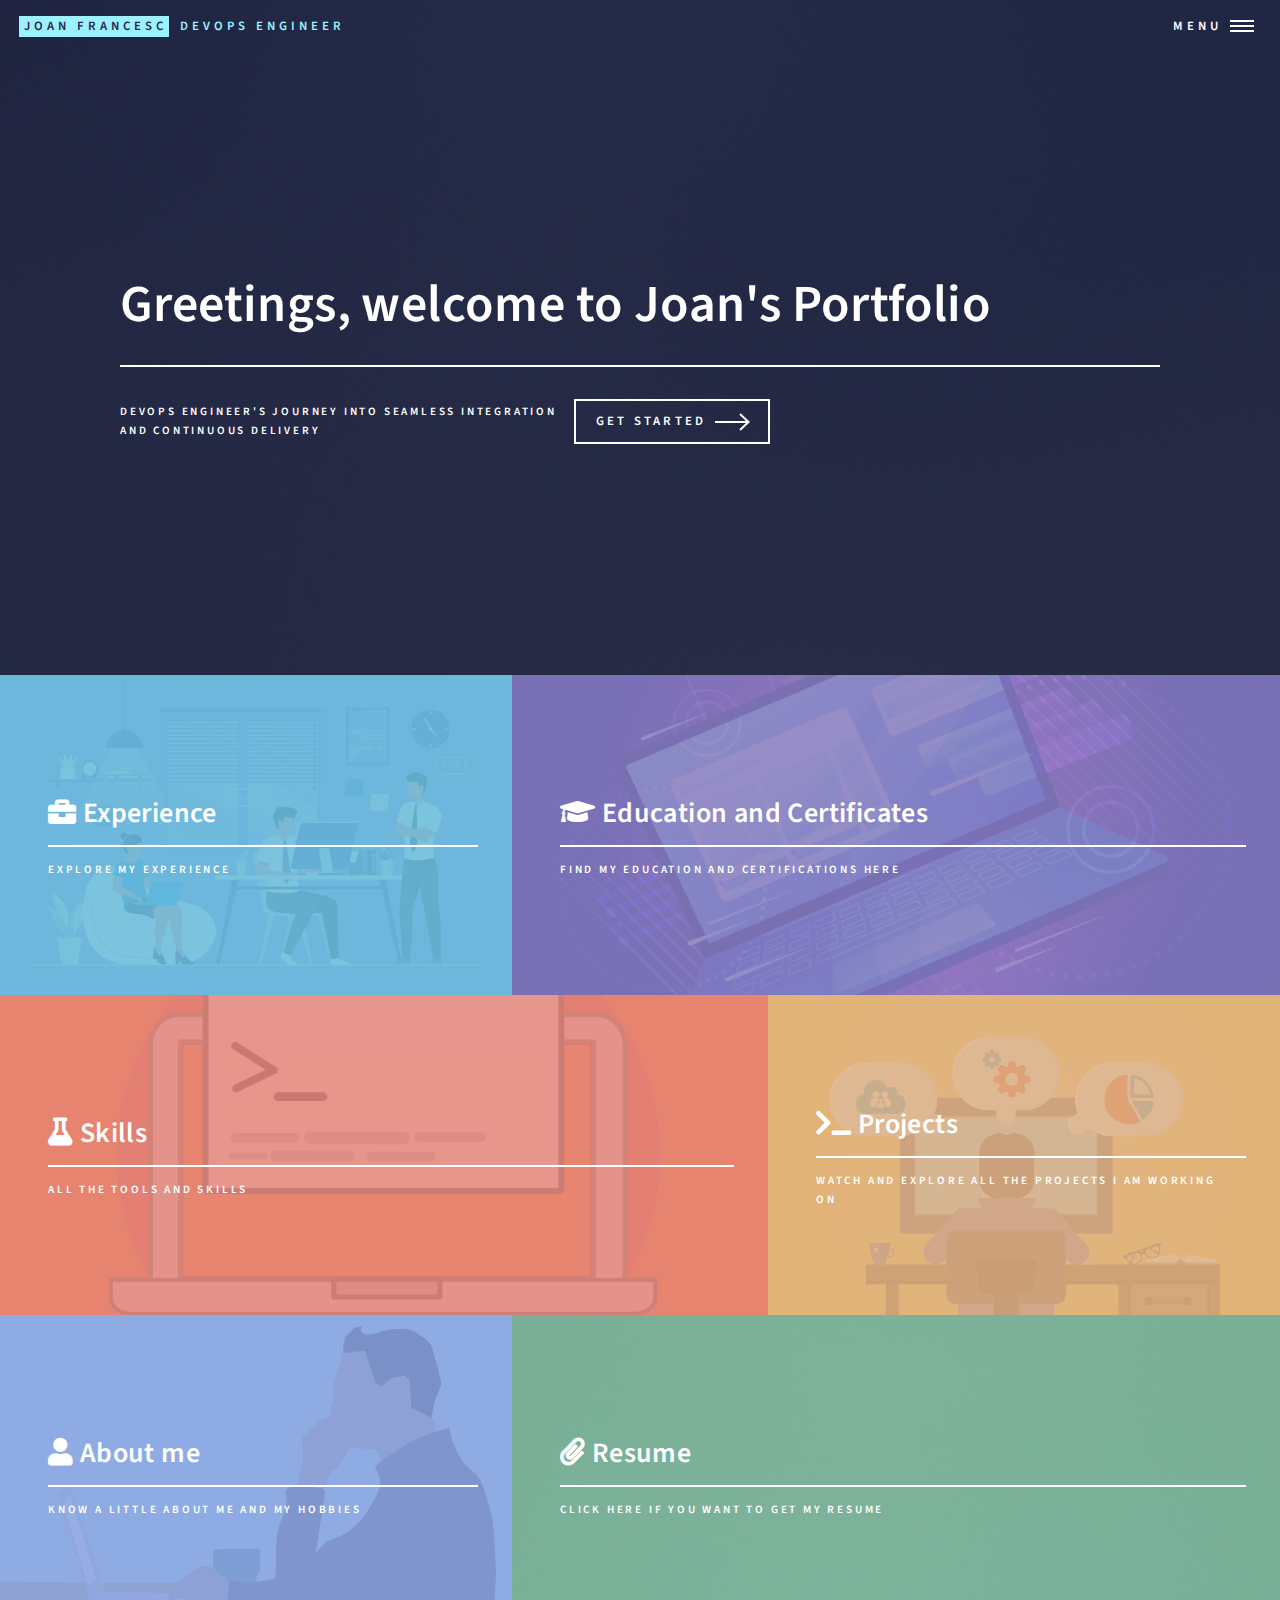
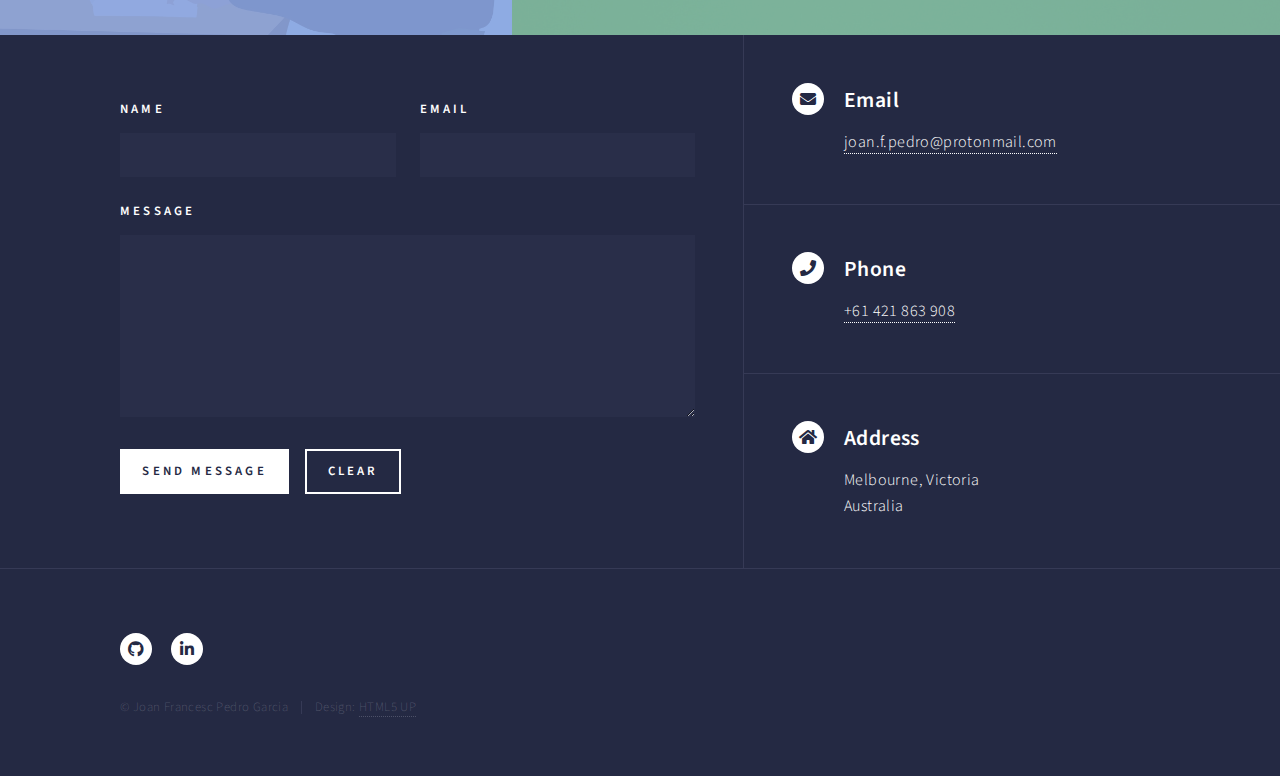
==== commit e4ae3fb3: "Added backgrounds + cleaned code" ====
--- a/index.html
+++ b/index.html
@@ -65,7 +65,7 @@
 				<section id="one" class="tiles">
 					<article>
 						<span class="image">
-							<img src="images/pic01.jpg" alt="" />
+							<img src="images/backgrounds/experience.jpg" alt="" />
 						</span>
 						<header class="major">
 							<h3><a href="experience.html" class="link"><i class="fa fa-briefcase"></i>  Experience</a></h3>
@@ -74,7 +74,7 @@
 					</article>
 					<article>
 						<span class="image">
-							<img src="images/pic02.jpg" alt="" />
+							<img src="images/backgrounds/education.jpg" alt="" />
 						</span>
 						<header class="major">
 							<h3><a href="education.html" class="link"><i class="fa fa-graduation-cap"></i>  Education and Certificates</a></h3>
@@ -83,7 +83,7 @@
 					</article>
 					<article>
 						<span class="image">
-							<img src="images/pic03.jpg" alt="" />
+							<img src="images/backgrounds/skills.jpg" alt="" />
 						</span>
 						<header class="major">
 							<h3><a href="skills.html" class="link"><i class="fa fa-flask"></i>  Skills</a></h3>
@@ -92,7 +92,7 @@
 					</article>
 					<article>
 						<span class="image">
-							<img src="images/pic04.jpg" alt="" />
+							<img src="images/backgrounds/projects.jpg" alt="" />
 						</span>
 						<header class="major">
 							<h3><a href="projects.html" class="link"><i class="fa fa-terminal"></i>  Projects</a></h3>
@@ -101,7 +101,7 @@
 					</article>
 					<article>
 						<span class="image">
-							<img src="images/pic05.jpg" alt="" />
+							<img src="images/backgrounds/about.jpg" alt="" />
 						</span>
 						<header class="major">
 							<h3><a href="about.html" class="link"><i class="fa fa-user"></i>  About me</a></h3>
@@ -110,7 +110,7 @@
 					</article>
 					<article>
 						<span class="image">
-							<img src="images/pic06.jpg" alt="" />
+							<img src="images/default/pic06.jpg" alt="" />
 						</span>
 						<header class="major">
 							<h3><a href="documents/RESUME_DEVOPS_JOAN.pdf" class="link"><i class="fa fa-paperclip"></i>  Resume</a></h3>
@@ -118,22 +118,6 @@
 						</header>
 					</article>
 				</section>
-
-				<!-- Two -->
-				<!--
-				<section id="two">
-					<div class="inner">
-						<header class="major">
-							<h2>Massa libero</h2>
-						</header>
-						<p>Nullam et orci eu lorem consequat tincidunt vivamus et sagittis libero. Mauris aliquet magna magna sed nunc rhoncus pharetra. Pellentesque condimentum sem. In efficitur ligula tate urna. Maecenas laoreet massa vel lacinia pellentesque lorem ipsum dolor. Nullam et orci eu lorem consequat tincidunt. Vivamus et sagittis libero. Mauris aliquet magna magna sed nunc rhoncus amet pharetra et feugiat tempus.</p>
-						<ul class="actions">
-							<li><a href="landing.html" class="button next">Get Started</a></li>
-						</ul>
-					</div>
-				</section>
-				-->
-
 			</div>
 
 			<!-- Contact -->
--- a/assets/css/main.css
+++ b/assets/css/main.css
@@ -3380,7 +3380,7 @@
 		-webkit-align-items: center;
 		-ms-align-items: center;
 		align-items: center;
-		background-image: url("../../images/banner.jpg");
+		background-image: url("../../images/default/banner.jpg");
 		display: -moz-flex;
 		display: -webkit-flex;
 		display: -ms-flex;
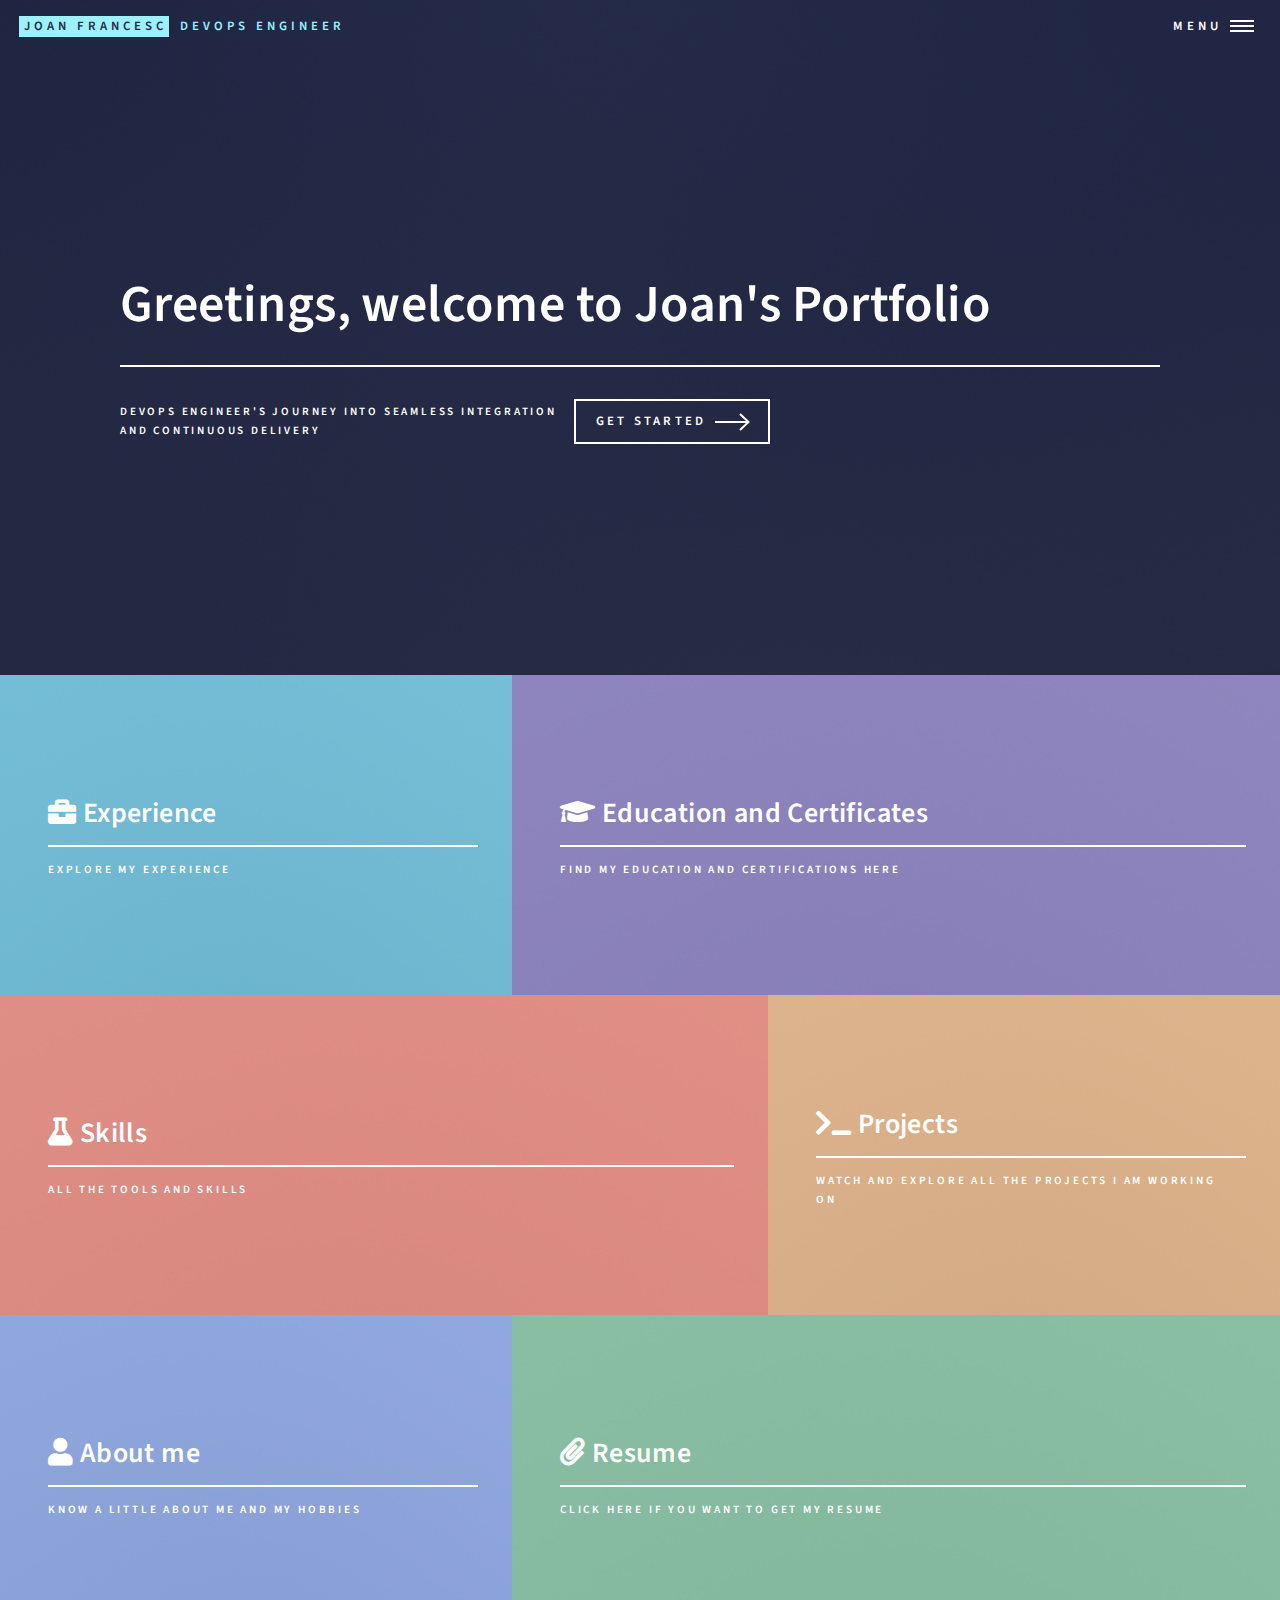
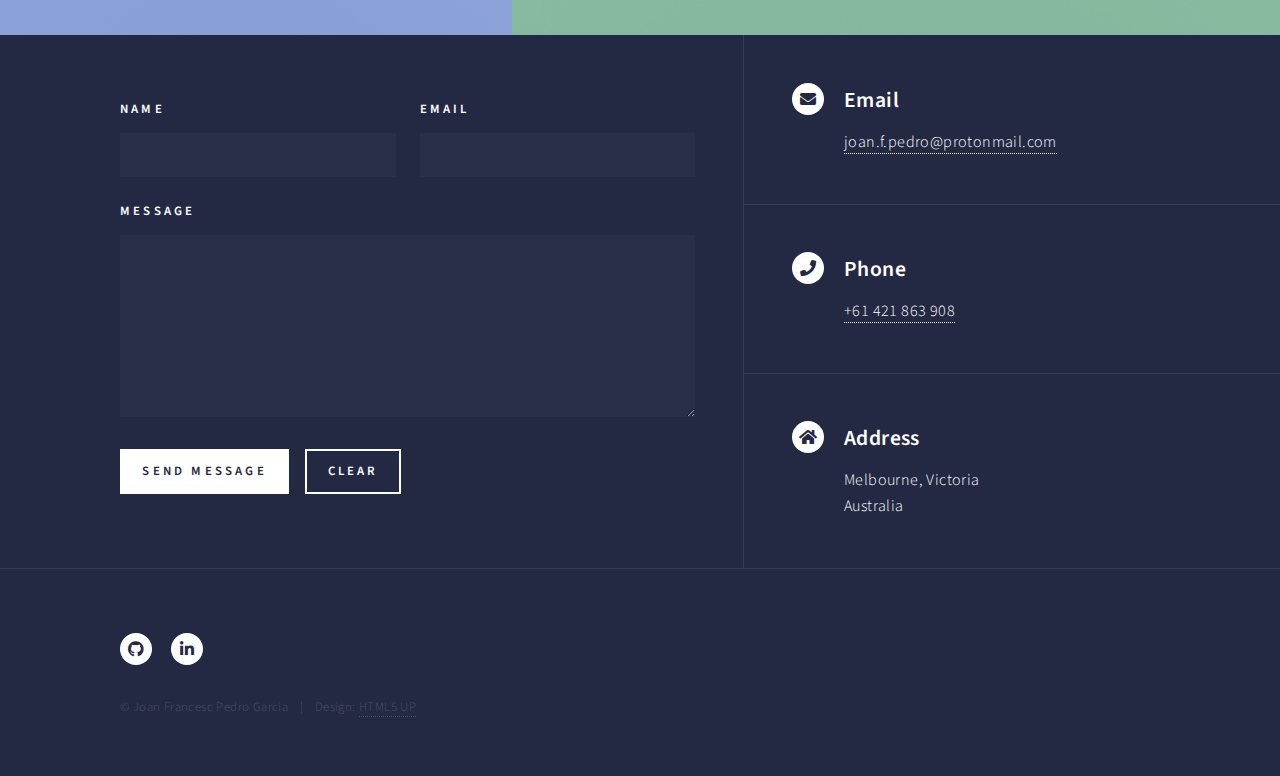
==== commit f3cf0f8c: "deleted backgrounds from index.html" ====
--- a/index.html
+++ b/index.html
@@ -65,7 +65,7 @@
 				<section id="one" class="tiles">
 					<article>
 						<span class="image">
-							<img src="images/backgrounds/experience.jpg" alt="" />
+							<img src="images/default/pic01.jpg" alt="" />
 						</span>
 						<header class="major">
 							<h3><a href="experience.html" class="link"><i class="fa fa-briefcase"></i>  Experience</a></h3>
@@ -74,7 +74,7 @@
 					</article>
 					<article>
 						<span class="image">
-							<img src="images/backgrounds/education.jpg" alt="" />
+							<img src="images/default/pic01.jpg" alt="" />
 						</span>
 						<header class="major">
 							<h3><a href="education.html" class="link"><i class="fa fa-graduation-cap"></i>  Education and Certificates</a></h3>
@@ -83,7 +83,7 @@
 					</article>
 					<article>
 						<span class="image">
-							<img src="images/backgrounds/skills.jpg" alt="" />
+							<img src="images/default/pic01.jpg" alt="" />
 						</span>
 						<header class="major">
 							<h3><a href="skills.html" class="link"><i class="fa fa-flask"></i>  Skills</a></h3>
@@ -92,7 +92,7 @@
 					</article>
 					<article>
 						<span class="image">
-							<img src="images/backgrounds/projects.jpg" alt="" />
+							<img src="images/default/pic01.jpg" alt="" />
 						</span>
 						<header class="major">
 							<h3><a href="projects.html" class="link"><i class="fa fa-terminal"></i>  Projects</a></h3>
@@ -101,7 +101,7 @@
 					</article>
 					<article>
 						<span class="image">
-							<img src="images/backgrounds/about.jpg" alt="" />
+							<img src="images/default/pic01.jpg" alt="" />
 						</span>
 						<header class="major">
 							<h3><a href="about.html" class="link"><i class="fa fa-user"></i>  About me</a></h3>
@@ -110,7 +110,7 @@
 					</article>
 					<article>
 						<span class="image">
-							<img src="images/default/pic06.jpg" alt="" />
+							<img src="images/default/pic01.jpg" alt="" />
 						</span>
 						<header class="major">
 							<h3><a href="documents/RESUME_DEVOPS_JOAN.pdf" class="link"><i class="fa fa-paperclip"></i>  Resume</a></h3>
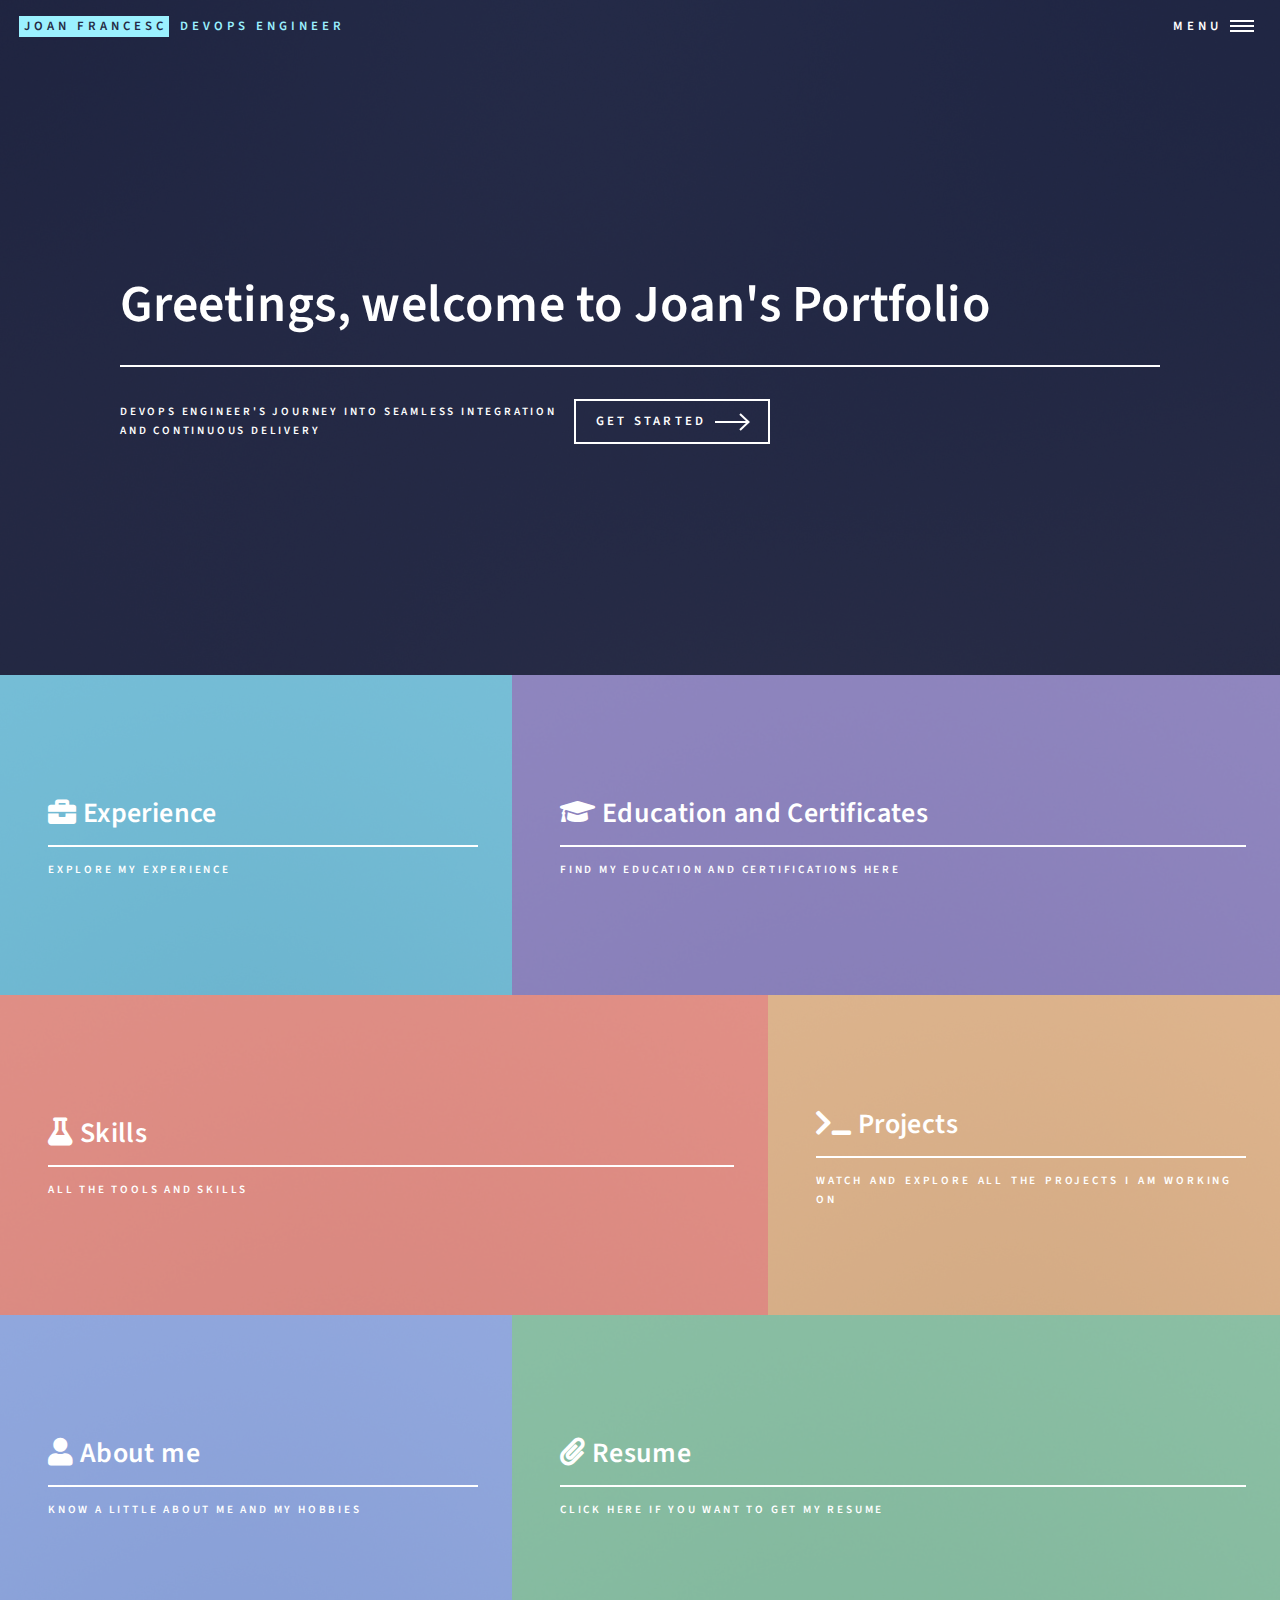
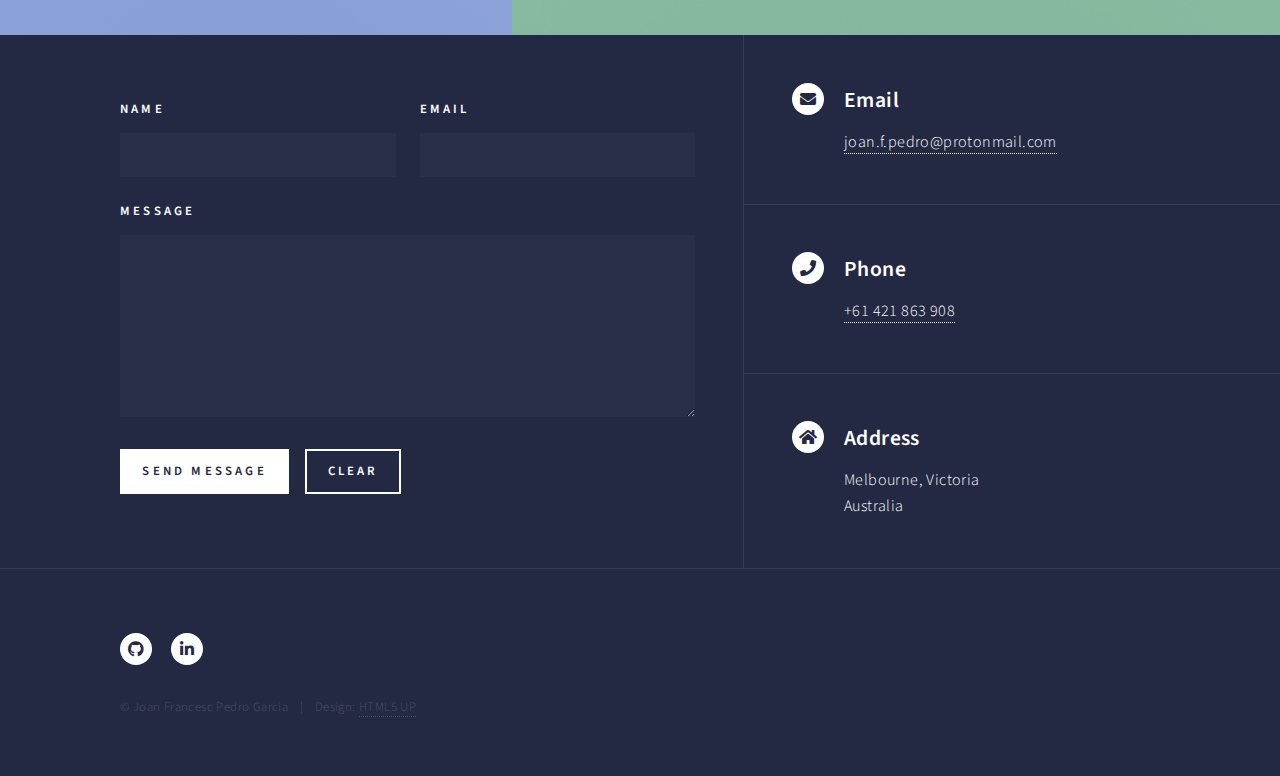
==== commit 5b08df1a: "Deleted documents folder -> Link to drive, and added Ansible certificate" ====
--- a/index.html
+++ b/index.html
@@ -38,7 +38,7 @@
 					<li><a href="about.html">About me</a></li>
 				</ul>
 				<ul class="actions stacked">
-					<li><a href="documents/RESUME_DEVOPS_JOAN.pdf" target="_blank" class="button primary fit">Get my resume</a></li>
+					<li><a href="https://drive.proton.me/urls/ENR1PNCX9R#mFK4sQAEXdqY" target="_blank" class="button primary fit">Get my resume</a></li>
 				</ul>
 			</nav>
 
@@ -113,7 +113,7 @@
 							<img src="images/default/pic01.jpg" alt="" />
 						</span>
 						<header class="major">
-							<h3><a href="documents/RESUME_DEVOPS_JOAN.pdf" class="link"><i class="fa fa-paperclip"></i>  Resume</a></h3>
+							<h3><a href="https://drive.proton.me/urls/ENR1PNCX9R#mFK4sQAEXdqY" class="link"><i class="fa fa-paperclip"></i>  Resume</a></h3>
 							<p>Click here if you want to get my resume</p>
 						</header>
 					</article>
--- a/assets/css/main.css
+++ b/assets/css/main.css
@@ -178,6 +178,7 @@
 
 	p {
 		margin: 0 0 2em 0;
+		text-align: justify;
 	}
 
 	h1, h2, h3, h4, h5, h6 {
